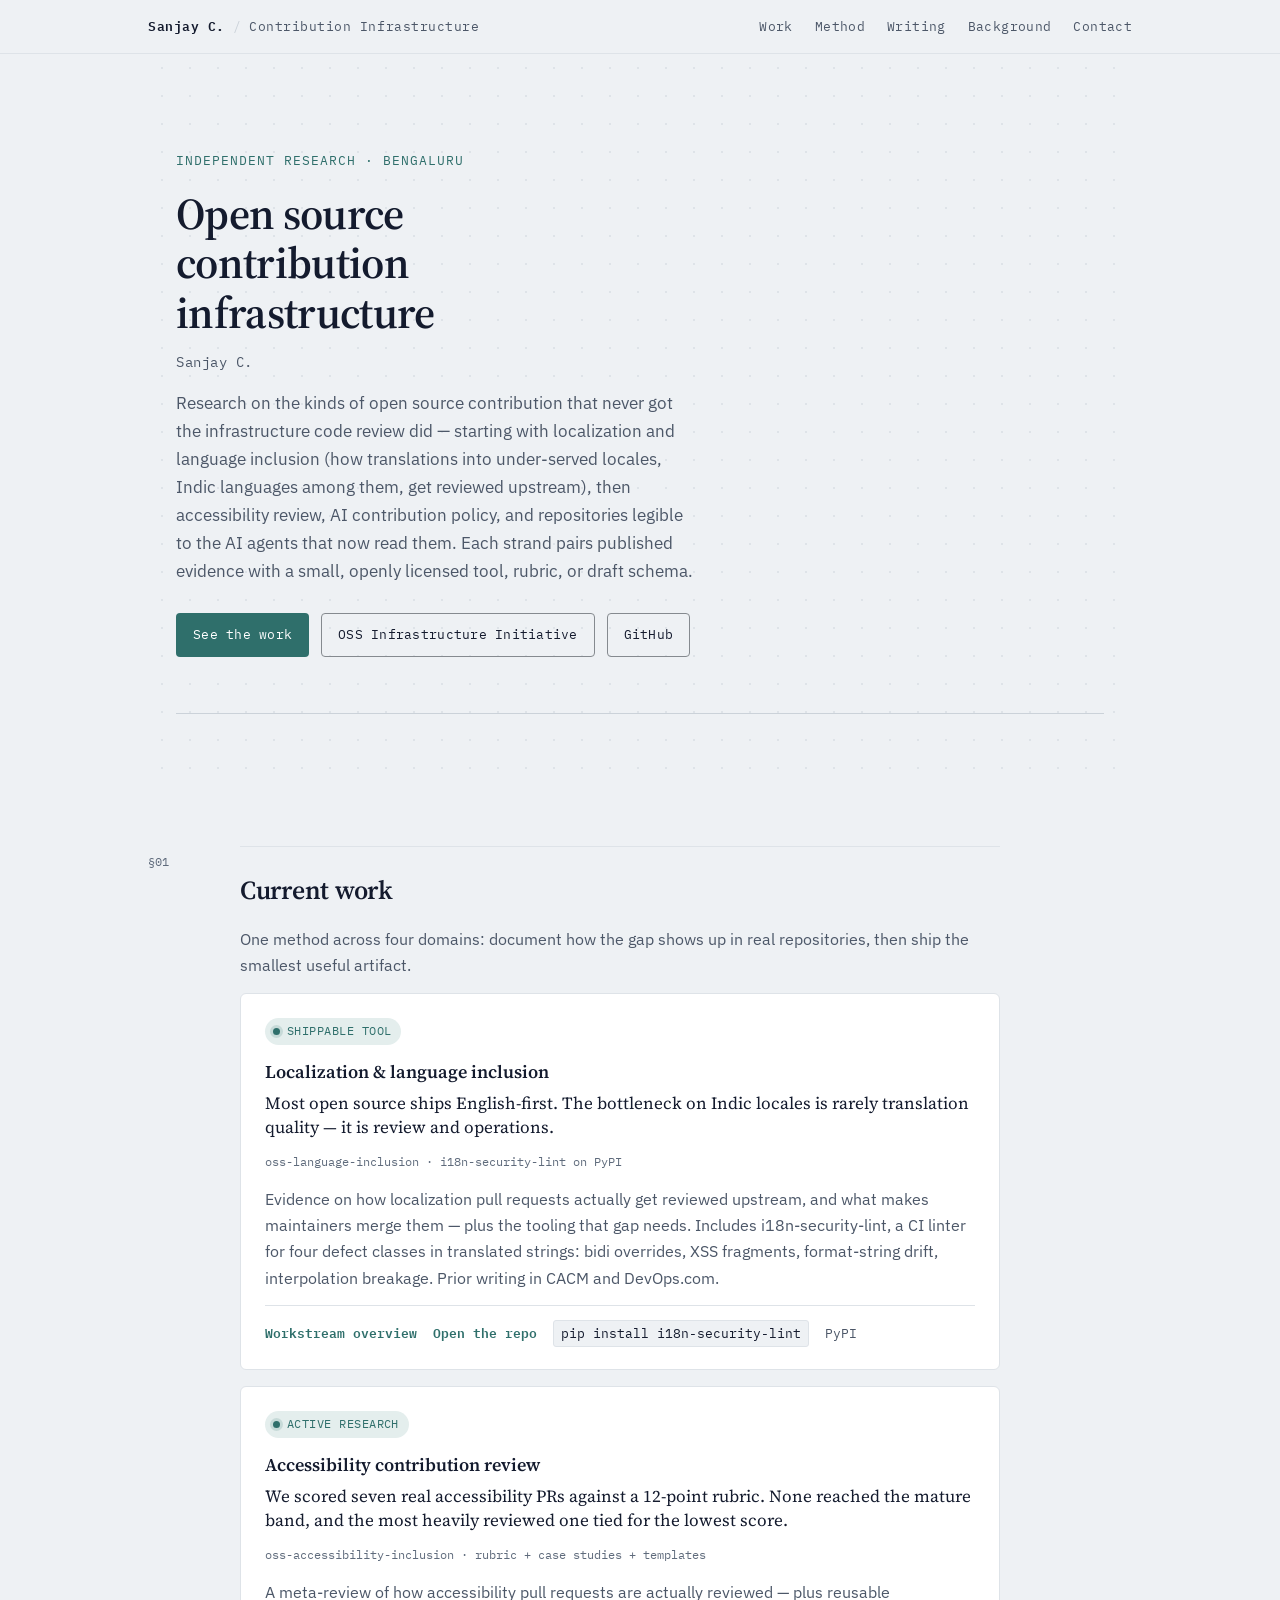
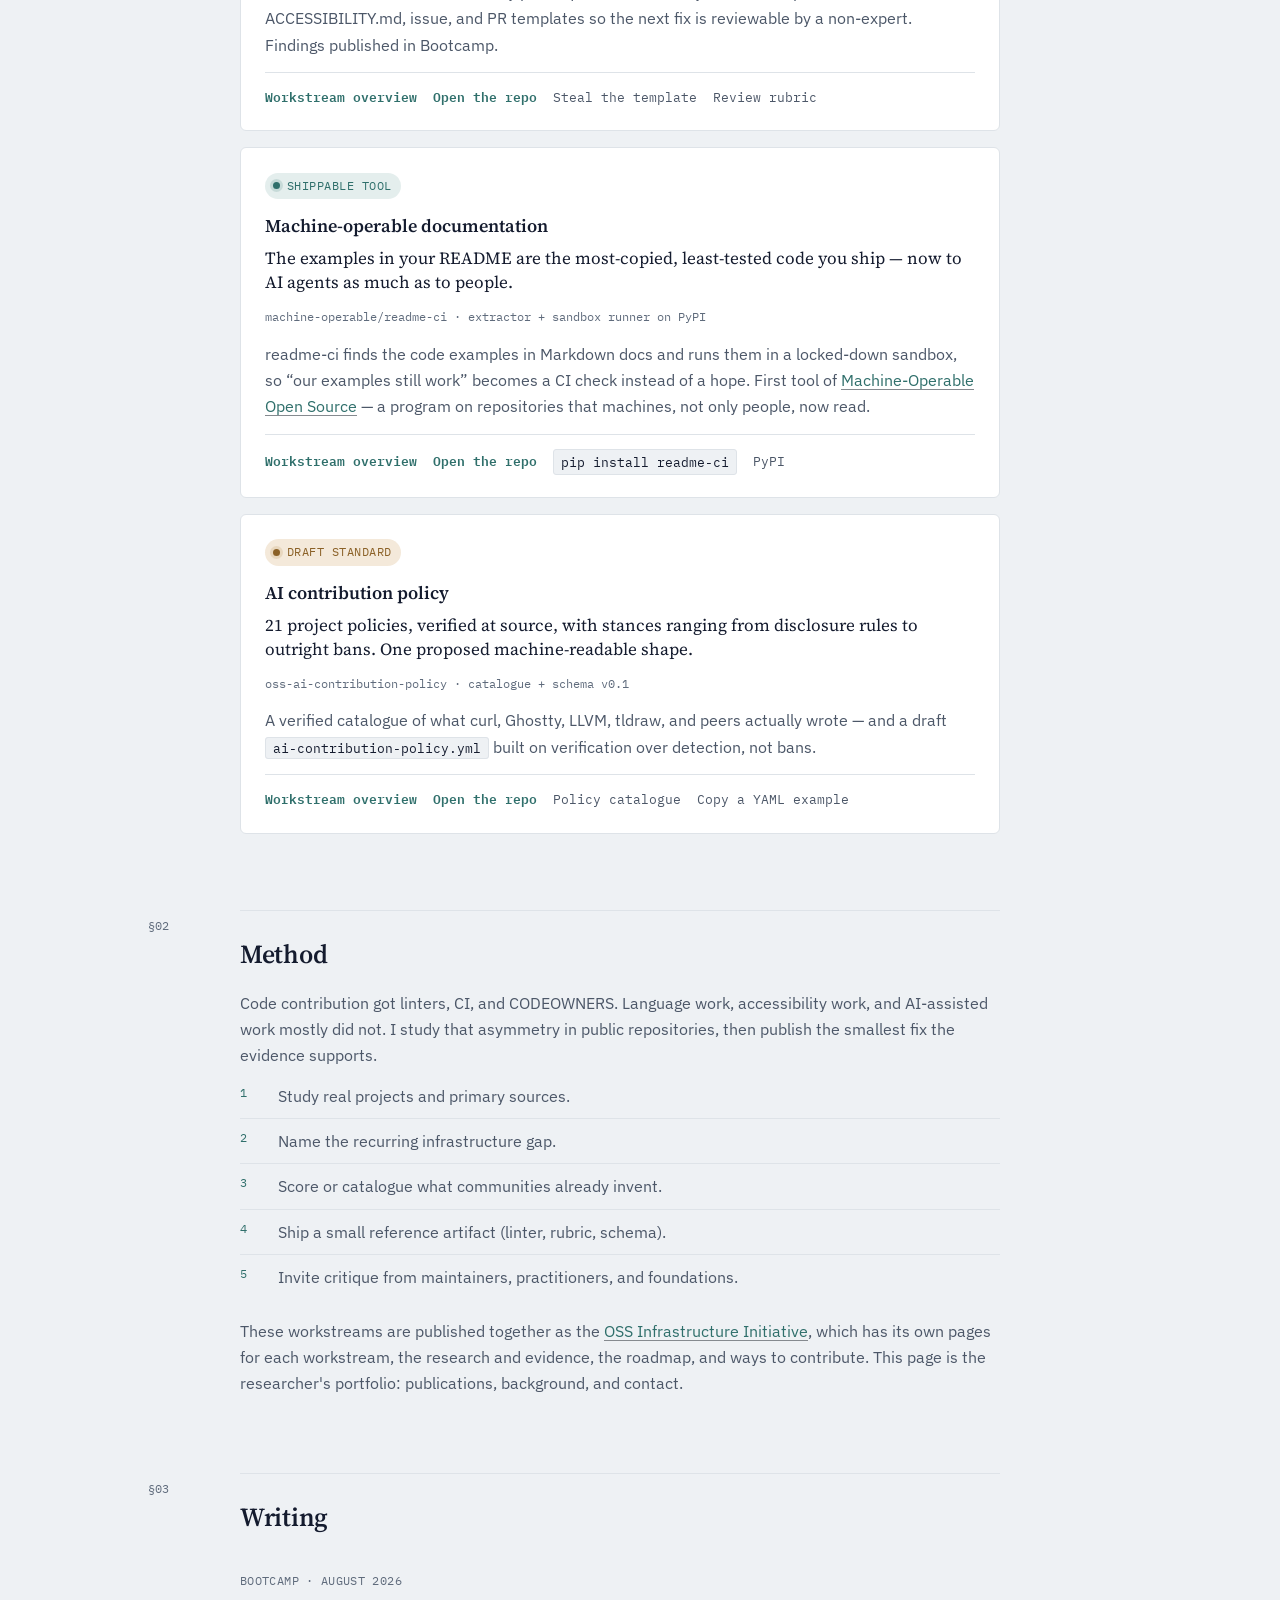
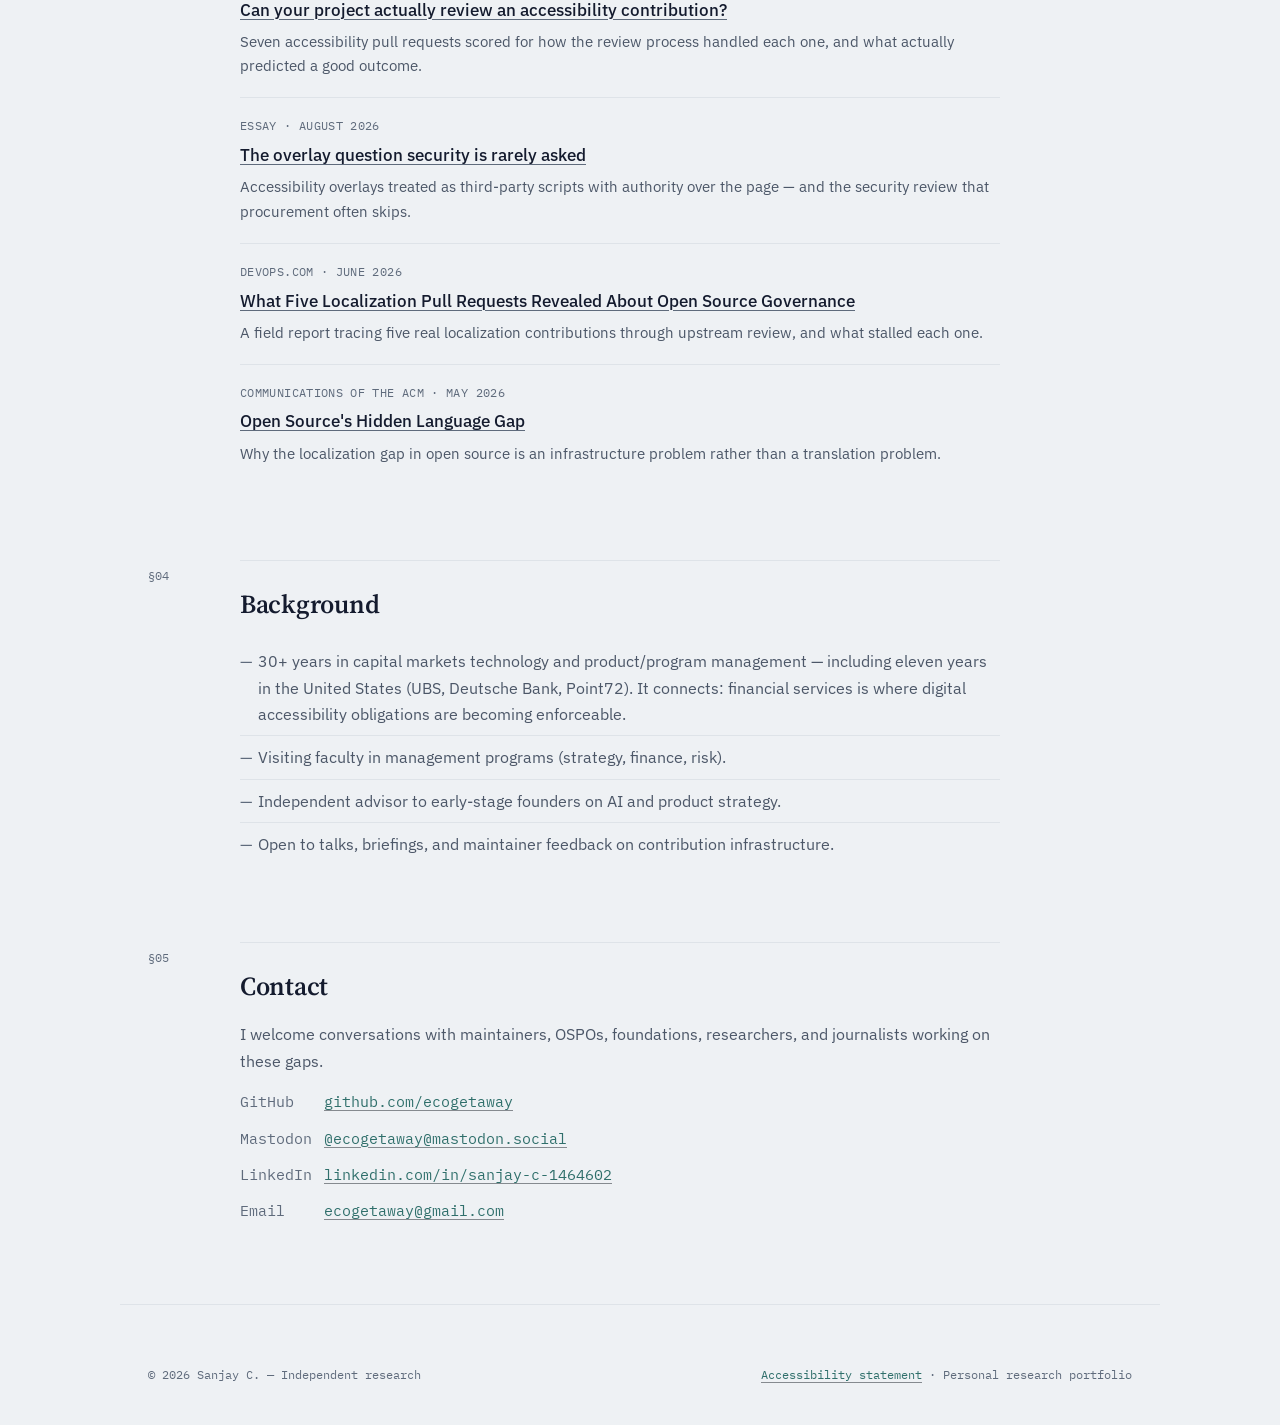
==== index.html @ eb1653d0 "Make the hub discoverable: crawl files, metadata, structured data Search basics were missing: no rob" ====
<!DOCTYPE html>
<html lang="en">
<head>
<meta charset="UTF-8">
<meta name="viewport" content="width=device-width, initial-scale=1.0">
<title>Sanjay C. — Open source localization &amp; accessibility research</title>
<meta name="description" content="Independent research on open source localization, language inclusion and accessibility review, with the tools, publications and repositories behind it.">
<meta name="author" content="Sanjay C.">
<meta property="og:site_name" content="Sanjay C.">
<meta property="og:title" content="Sanjay C. — Open source contribution infrastructure">
<meta property="og:description" content="Research and small open tools for localization and language inclusion, accessibility review, AI contribution policy, and machine-operable documentation.">
<meta property="og:type" content="profile">
<meta property="og:url" content="https://ecogetaway.github.io/">
<meta property="og:image" content="https://ecogetaway.github.io/social-card.png">
<meta property="og:image:width" content="1200">
<meta property="og:image:height" content="630">
<meta property="og:image:alt" content="Open source contribution infrastructure — localization, accessibility, AI policy, documentation. Sanjay C.">
<meta name="twitter:card" content="summary_large_image">
<meta name="twitter:title" content="Sanjay C. — Open source contribution infrastructure">
<meta name="twitter:description" content="Research and small open tools for localization, accessibility review, AI contribution policy, and machine-operable documentation.">
<meta name="twitter:image" content="https://ecogetaway.github.io/social-card.png">
<link rel="canonical" href="https://ecogetaway.github.io/">
<link rel="me" href="https://mastodon.social/@ecogetaway">
<link rel="icon" href="/favicon.svg" type="image/svg+xml">
<link rel="apple-touch-icon" href="/apple-touch-icon.png">
<script type="application/ld+json">
{
  "@context": "https://schema.org",
  "@graph": [
    {
      "@type": "WebSite",
      "@id": "https://ecogetaway.github.io/#website",
      "url": "https://ecogetaway.github.io/",
      "name": "Sanjay C. — Open source contribution infrastructure",
      "inLanguage": "en",
      "publisher": { "@id": "https://ecogetaway.github.io/#sanjay-c" }
    },
    {
      "@type": "ProfilePage",
      "@id": "https://ecogetaway.github.io/#webpage",
      "url": "https://ecogetaway.github.io/",
      "name": "Sanjay C. — Open source localization & accessibility research",
      "isPartOf": { "@id": "https://ecogetaway.github.io/#website" },
      "mainEntity": { "@id": "https://ecogetaway.github.io/#sanjay-c" },
      "inLanguage": "en"
    },
    {
      "@type": "Person",
      "@id": "https://ecogetaway.github.io/#sanjay-c",
      "name": "Sanjay C.",
      "url": "https://ecogetaway.github.io/",
      "jobTitle": "Independent researcher",
      "description": "Independent researcher in Bengaluru studying open source contribution infrastructure: localization and language inclusion, accessibility review, AI contribution policy, and machine-operable documentation.",
      "knowsAbout": [
        "Open source localization",
        "Internationalization (i18n)",
        "Indic language support in open source software",
        "Security of translated strings",
        "Accessibility review in open source",
        "Web Content Accessibility Guidelines (WCAG)",
        "AI contribution policy",
        "Open source governance"
      ],
      "affiliation": {
        "@type": "ResearchProject",
        "@id": "https://oss-infrastructure-initiative.netlify.app/#initiative",
        "name": "OSS Infrastructure Initiative",
        "url": "https://oss-infrastructure-initiative.netlify.app/"
      },
      "sameAs": [
        "https://github.com/ecogetaway",
        "https://www.linkedin.com/in/sanjay-c-1464602/",
        "https://mastodon.social/@ecogetaway"
      ]
    },
    {
      "@type": "Article",
      "headline": "Can your project actually review an accessibility contribution?",
      "url": "https://medium.com/design-bootcamp/can-your-project-actually-review-an-accessibility-contribution-15d055e24eb1",
      "author": { "@id": "https://ecogetaway.github.io/#sanjay-c" },
      "publisher": { "@type": "Organization", "name": "Bootcamp" },
      "about": "Accessibility pull request review in open source"
    },
    {
      "@type": "Article",
      "@id": "https://ecogetaway.github.io/writing/overlays-supply-chain.html#article",
      "headline": "The overlay question security is rarely asked",
      "url": "https://ecogetaway.github.io/writing/overlays-supply-chain.html",
      "datePublished": "2026-08-06",
      "author": { "@id": "https://ecogetaway.github.io/#sanjay-c" },
      "about": "Accessibility overlays as third-party script risk"
    },
    {
      "@type": "Article",
      "headline": "What Five Localization Pull Requests Revealed About Open Source Governance",
      "url": "https://devops.com/what-five-localization-pull-requests-revealed-about-open-source-governance-a-field-report-on-open-sources-i18n-infrastructure-gap/",
      "datePublished": "2026-06-19",
      "author": { "@id": "https://ecogetaway.github.io/#sanjay-c" },
      "publisher": { "@type": "Organization", "name": "DevOps.com" },
      "about": "Localization contribution review in open source"
    },
    {
      "@type": "Article",
      "headline": "Open Source's Hidden Language Gap",
      "url": "https://cacm.acm.org/blogcacm/open-sources-hidden-language-gap/",
      "author": { "@id": "https://ecogetaway.github.io/#sanjay-c" },
      "publisher": { "@type": "Organization", "name": "Communications of the ACM" },
      "about": "Language inclusion and localization infrastructure in open source"
    }
  ]
}
</script>
<link rel="preconnect" href="https://fonts.googleapis.com">
<link rel="preconnect" href="https://fonts.gstatic.com" crossorigin>
<link href="https://fonts.googleapis.com/css2?family=Source+Serif+4:opsz,wght@8..60,400;8..60,500;8..60,600&family=IBM+Plex+Sans:wght@400;500;600&family=IBM+Plex+Mono:wght@400;500&display=swap" rel="stylesheet">
<link rel="stylesheet" href="style.css">
</head>
<body>

<a class="skip-link" href="#content">Skip to main content</a>

<header class="topbar">
  <div class="topbar-inner">
    <a class="brand" href="#top">
      <b>Sanjay C.</b><span class="sep">/</span><span class="desc">Contribution Infrastructure</span>
    </a>
    <nav class="jumplinks" aria-label="Page sections">
      <a href="#work">Work</a>
      <a href="#method">Method</a>
      <a href="#publications">Writing</a>
      <a href="#background">Background</a>
      <a href="#contact">Contact</a>
    </nav>
  </div>
</header>

<main id="content">

<div class="hero" id="top">
  <div class="eyebrow">Independent research · Bengaluru</div>
  <h1>Open source contribution infrastructure</h1>
  <p class="name">Sanjay C.</p>
  <p class="byline">Research on the kinds of open source contribution that never got the infrastructure code review did — starting with localization and language inclusion (how translations into under-served locales, Indic languages among them, get reviewed upstream), then accessibility review, AI contribution policy, and repositories legible to the AI agents that now read them. Each strand pairs published evidence with a small, openly licensed tool, rubric, or draft schema.</p>
  <div class="hero-actions">
    <a class="btn btn-primary" href="#work">See the work</a>
    <a class="btn btn-secondary" href="https://oss-infrastructure-initiative.netlify.app/">OSS Infrastructure Initiative</a>
    <a class="btn btn-secondary" href="https://github.com/ecogetaway" target="_blank" rel="noopener">GitHub<span class="visually-hidden"> (opens in a new tab)</span></a>
  </div>
  <hr class="rule-full" aria-hidden="true">
</div>

  <section id="work">
    <div class="tag" aria-hidden="true">§01</div>
    <div class="body">
      <h2>Current work</h2>
      <p>One method across four domains: document how the gap shows up in real repositories, then ship the smallest useful artifact.</p>

      <ul class="card-list">
      <li class="research-card">
        <span class="status shipped">Shippable tool</span>
        <h3>Localization &amp; language inclusion</h3>
        <p class="hook">Most open source ships English-first. The bottleneck on Indic locales is rarely translation quality — it is review and operations.</p>
        <p class="meta">oss-language-inclusion · i18n-security-lint on PyPI</p>
        <p>Evidence on how localization pull requests actually get reviewed upstream, and what makes maintainers merge them — plus the tooling that gap needs. Includes i18n-security-lint, a CI linter for four defect classes in translated strings: bidi overrides, XSS fragments, format-string drift, interpolation breakage. Prior writing in CACM and DevOps.com.</p>
        <div class="cta-row">
          <a class="cta-primary" href="https://oss-infrastructure-initiative.netlify.app/language-inclusion">Workstream overview</a>
          <a class="cta-primary" href="https://github.com/ecogetaway/oss-language-inclusion" target="_blank" rel="noopener">Open the repo<span class="visually-hidden"> for oss-language-inclusion (opens in a new tab)</span></a>
          <span class="code-inline">pip install i18n-security-lint</span>
          <a class="cta-secondary" href="https://pypi.org/project/i18n-security-lint/" target="_blank" rel="noopener">PyPI</a>
        </div>
      </li>

      <li class="research-card">
        <span class="status active">Active research</span>
        <h3>Accessibility contribution review</h3>
        <p class="hook">We scored seven real accessibility PRs against a 12-point rubric. None reached the mature band, and the most heavily reviewed one tied for the lowest score.</p>
        <p class="meta">oss-accessibility-inclusion · rubric + case studies + templates</p>
        <p>A meta-review of how accessibility pull requests are actually reviewed — plus reusable ACCESSIBILITY.md, issue, and PR templates so the next fix is reviewable by a non-expert. Findings published in Bootcamp.</p>
        <div class="cta-row">
          <a class="cta-primary" href="https://oss-infrastructure-initiative.netlify.app/accessibility-contribution-review">Workstream overview</a>
          <a class="cta-primary" href="https://github.com/ecogetaway/oss-accessibility-inclusion" target="_blank" rel="noopener">Open the repo<span class="visually-hidden"> for oss-accessibility-inclusion (opens in a new tab)</span></a>
          <a class="cta-secondary" href="https://github.com/ecogetaway/oss-accessibility-inclusion/blob/main/ACCESSIBILITY.md" target="_blank" rel="noopener">Steal the template</a>
          <a class="cta-secondary" href="https://github.com/ecogetaway/oss-accessibility-inclusion/blob/main/review-rubric.md" target="_blank" rel="noopener">Review rubric</a>
        </div>
      </li>

      <li class="research-card">
        <span class="status shipped">Shippable tool</span>
        <h3>Machine-operable documentation</h3>
        <p class="hook">The examples in your README are the most-copied, least-tested code you ship — now to AI agents as much as to people.</p>
        <p class="meta">machine-operable/readme-ci · extractor + sandbox runner on PyPI</p>
        <p>readme-ci finds the code examples in Markdown docs and runs them in a locked-down sandbox, so “our examples still work” becomes a CI check instead of a hope. First tool of <a href="https://machine-operable.org" target="_blank" rel="noopener">Machine-Operable Open Source</a> — a program on repositories that machines, not only people, now read.</p>
        <div class="cta-row">
          <a class="cta-primary" href="https://oss-infrastructure-initiative.netlify.app/machine-operable-documentation">Workstream overview</a>
          <a class="cta-primary" href="https://github.com/machine-operable/readme-ci" target="_blank" rel="noopener">Open the repo<span class="visually-hidden"> for readme-ci (opens in a new tab)</span></a>
          <span class="code-inline">pip install readme-ci</span>
          <a class="cta-secondary" href="https://pypi.org/project/readme-ci/" target="_blank" rel="noopener">PyPI</a>
        </div>
      </li>

      <li class="research-card">
        <span class="status draft">Draft standard</span>
        <h3>AI contribution policy</h3>
        <p class="hook">21 project policies, verified at source, with stances ranging from disclosure rules to outright bans. One proposed machine-readable shape.</p>
        <p class="meta">oss-ai-contribution-policy · catalogue + schema v0.1</p>
        <p>A verified catalogue of what curl, Ghostty, LLVM, tldraw, and peers actually wrote — and a draft <span class="code-inline">ai-contribution-policy.yml</span> built on verification over detection, not bans.</p>
        <div class="cta-row">
          <a class="cta-primary" href="https://oss-infrastructure-initiative.netlify.app/ai-contribution-policy">Workstream overview</a>
          <a class="cta-primary" href="https://github.com/ecogetaway/oss-ai-contribution-policy" target="_blank" rel="noopener">Open the repo<span class="visually-hidden"> for oss-ai-contribution-policy (opens in a new tab)</span></a>
          <a class="cta-secondary" href="https://github.com/ecogetaway/oss-ai-contribution-policy/tree/main/policy-catalogue" target="_blank" rel="noopener">Policy catalogue</a>
          <a class="cta-secondary" href="https://github.com/ecogetaway/oss-ai-contribution-policy/tree/main/spec/examples" target="_blank" rel="noopener">Copy a YAML example</a>
        </div>
      </li>
      </ul>
    </div>
  </section>

  <section id="method">
    <div class="tag" aria-hidden="true">§02</div>
    <div class="body">
      <h2>Method</h2>
      <p>Code contribution got linters, CI, and CODEOWNERS. Language work, accessibility work, and AI-assisted work mostly did not. I study that asymmetry in public repositories, then publish the smallest fix the evidence supports.</p>
      <ol class="approach" role="list">
        <li>Study real projects and primary sources.</li>
        <li>Name the recurring infrastructure gap.</li>
        <li>Score or catalogue what communities already invent.</li>
        <li>Ship a small reference artifact (linter, rubric, schema).</li>
        <li>Invite critique from maintainers, practitioners, and foundations.</li>
      </ol>
      <p>These workstreams are published together as the <a href="https://oss-infrastructure-initiative.netlify.app/">OSS Infrastructure Initiative</a>, which has its own pages for each workstream, the research and evidence, the roadmap, and ways to contribute. This page is the researcher's portfolio: publications, background, and contact.</p>
    </div>
  </section>

  <section id="publications">
    <div class="tag" aria-hidden="true">§03</div>
    <div class="body">
      <h2>Writing</h2>

      <ul class="pub-list">
      <li class="pub">
        <div class="venue">Bootcamp · August 2026</div>
        <div class="title"><a href="https://medium.com/design-bootcamp/can-your-project-actually-review-an-accessibility-contribution-15d055e24eb1" target="_blank" rel="noopener">Can your project actually review an accessibility contribution?<span class="visually-hidden"> (opens in a new tab)</span></a></div>
        <p class="summary">Seven accessibility pull requests scored for how the review process handled each one, and what actually predicted a good outcome.</p>
      </li>

      <li class="pub">
        <div class="venue">Essay · August 2026</div>
        <div class="title"><a href="writing/overlays-supply-chain.html">The overlay question security is rarely asked</a></div>
        <p class="summary">Accessibility overlays treated as third-party scripts with authority over the page — and the security review that procurement often skips.</p>
      </li>

      <li class="pub">
        <div class="venue">DevOps.com · June 2026</div>
        <div class="title"><a href="https://devops.com/what-five-localization-pull-requests-revealed-about-open-source-governance-a-field-report-on-open-sources-i18n-infrastructure-gap/" target="_blank" rel="noopener">What Five Localization Pull Requests Revealed About Open Source Governance<span class="visually-hidden"> (opens in a new tab)</span></a></div>
        <p class="summary">A field report tracing five real localization contributions through upstream review, and what stalled each one.</p>
      </li>

      <li class="pub">
        <div class="venue">Communications of the ACM · May 2026</div>
        <div class="title"><a href="https://cacm.acm.org/blogcacm/open-sources-hidden-language-gap/" target="_blank" rel="noopener">Open Source's Hidden Language Gap<span class="visually-hidden"> (opens in a new tab)</span></a></div>
        <p class="summary">Why the localization gap in open source is an infrastructure problem rather than a translation problem.</p>
      </li>
      </ul>
    </div>
  </section>

  <section id="background">
    <div class="tag" aria-hidden="true">§04</div>
    <div class="body">
      <h2>Background</h2>
      <ul class="plain" role="list">
        <li>30+ years in capital markets technology and product/program management — including eleven years in the United States (UBS, Deutsche Bank, Point72). It connects: financial services is where digital accessibility obligations are becoming enforceable.</li>
        <li>Visiting faculty in management programs (strategy, finance, risk).</li>
        <li>Independent advisor to early-stage founders on AI and product strategy.</li>
        <li>Open to talks, briefings, and maintainer feedback on contribution infrastructure.</li>
      </ul>
    </div>
  </section>

  <section id="contact">
    <div class="tag" aria-hidden="true">§05</div>
    <div class="body">
      <h2>Contact</h2>
      <p>I welcome conversations with maintainers, OSPOs, foundations, researchers, and journalists working on these gaps.</p>
      <div class="contact-list">
        <div><span class="label">GitHub</span><a href="https://github.com/ecogetaway" target="_blank" rel="noopener">github.com/ecogetaway</a></div>
        <div><span class="label">Mastodon</span><a href="https://mastodon.social/@ecogetaway" rel="me">@ecogetaway@mastodon.social</a></div>
        <div><span class="label">LinkedIn</span><a href="https://www.linkedin.com/in/sanjay-c-1464602/" target="_blank" rel="noopener">linkedin.com/in/sanjay-c-1464602</a></div>
        <div><span class="label">Email</span><a href="mailto:ecogetaway@gmail.com">ecogetaway@gmail.com<span class="visually-hidden"> (opens your email application)</span></a></div>
      </div>
    </div>
  </section>

</main>

<footer>
  <div>© 2026 Sanjay C. — Independent research</div>
  <div><a href="accessibility.html">Accessibility statement</a> · Personal research portfolio</div>
</footer>

</body>
</html>
---- style.css ----
:root{
    --paper: #EEF1F4;
    --card: #FFFFFF;
    --ink: #141B2E;
    --ink-soft: #4C5768;
    --ink-faint: #5F6B7C;
    --teal: #2F6F6B;
    --teal-soft: #E4EEED;
    --amber: #8B6127;
    --amber-soft: #F4E9DA;
    --line: #CBD2D9;
    --line-strong: #858A8F;   /* for UI boundaries + link underlines (1.4.11) */
    --line-soft: #DEE3E8;
    --max: 760px;
  }

  *{ box-sizing: border-box; }
  html{ scroll-behavior: smooth; scroll-padding-top: 88px; }

  /* Screen-reader-only text: present in the accessibility tree, not on screen. */
  .visually-hidden{
    position:absolute; width:1px; height:1px; padding:0; margin:-1px;
    overflow:hidden; clip:rect(0 0 0 0); white-space:nowrap; border:0;
  }
  .skip-link{
    position:absolute; left:8px; top:-56px; z-index:100;
    background: var(--teal); color:#fff;
    font-family:'IBM Plex Mono', monospace; font-size:13px;
    padding:10px 16px; border-radius:4px; text-decoration:none;
    transition: top 120ms ease-out;
  }
  .skip-link:focus{ top:8px; }
  @media (prefers-reduced-motion: reduce){ .skip-link{ transition:none; } }

  body{
    margin:0;
    background: var(--paper);
    color: var(--ink);
    font-family: 'IBM Plex Sans', system-ui, sans-serif;
    font-size: 16px;
    line-height: 1.65;
    -webkit-font-smoothing: antialiased;
  }

  a{ color: var(--teal); text-decoration-color: var(--line-strong); text-underline-offset: 3px; }
  a:hover{ text-decoration-color: var(--teal); }
  a:focus-visible, button:focus-visible{ outline: 2px solid var(--teal); outline-offset: 3px; }

  .mono{ font-family: 'IBM Plex Mono', ui-monospace, monospace; }

  header.topbar{
    position: sticky; top:0; z-index: 20;
    backdrop-filter: blur(6px);
    background: rgba(238,241,244,0.97);
    border-bottom: 1px solid var(--line-soft);
  }
  .topbar-inner{
    max-width: 1040px; margin: 0 auto;
    padding: 16px 28px;
    display:flex; align-items:center; justify-content: space-between;
    gap: 20px;
  }
  .brand{
    display: inline-flex; align-items: baseline; gap: 8px;
    font-family:'IBM Plex Mono', monospace;
    font-size: 13px; letter-spacing: 0.04em;
    color: var(--ink-soft);
    text-decoration: none;
    white-space: nowrap;
  }
  .brand b{ color: var(--ink); font-weight: 600; }
  .brand .sep{ color: var(--line); }
  nav.jumplinks{
    display:flex; gap: 22px; flex-wrap: wrap;
    font-family:'IBM Plex Mono', monospace;
    font-size: 12.5px; letter-spacing: 0.03em;
  }
  nav.jumplinks a{ color: var(--ink-soft); text-decoration:none; }
  nav.jumplinks a:hover{ color: var(--teal); }

  main{ max-width: 1040px; margin: 0 auto; padding: 0 28px 80px; }

  section{
    display: grid;
    grid-template-columns: 64px minmax(0,1fr);
    gap: 28px;
    padding-top: 76px;
    scroll-margin-top: 76px;
  }
  section .tag{
    font-family:'IBM Plex Mono', monospace;
    font-size: 12px;
    color: var(--ink-faint);
    padding-top: 6px;
  }
  section .body{
    border-top: 1px solid var(--line-soft);
    padding-top: 22px;
    max-width: var(--max);
  }

  h1,h2,h3{
    font-family: 'Source Serif 4', Georgia, serif;
    font-weight: 600;
    color: var(--ink);
    margin: 0 0 14px;
  }
  h2{ font-size: 26px; letter-spacing: -0.01em; }
  h3{ font-size: 18px; margin-bottom: 6px; }
  p{ margin: 0 0 14px; color: var(--ink-soft); }
  p:last-child{ margin-bottom: 0; }

  .hero{
    padding: 96px 28px 48px;
    max-width: 1040px; margin: 0 auto;
    background: radial-gradient(var(--line-soft) 1px, transparent 1px) 0 0 / 28px 28px;
  }
  .hero .eyebrow{
    font-family:'IBM Plex Mono', monospace;
    font-size: 12.5px;
    letter-spacing: 0.08em;
    text-transform: uppercase;
    color: var(--teal);
    margin-bottom: 18px;
  }
  .hero h1{
    font-size: clamp(30px, 4.4vw, 44px);
    line-height: 1.12;
    max-width: 18ch;
    letter-spacing: -0.015em;
  }
  .hero .name{
    margin-top: 14px;
    font-family:'IBM Plex Mono', monospace;
    font-size: 13.5px;
    letter-spacing: 0.04em;
    color: var(--ink-soft);
  }
  .hero .byline{
    margin-top: 16px;
    font-size: 17px;
    color: var(--ink-soft);
    max-width: 52ch;
  }
  .hero-actions{
    margin-top: 28px;
    display: flex; flex-wrap: wrap; gap: 12px;
  }
  .btn{
    display: inline-flex; align-items: center;
    font-family:'IBM Plex Mono', monospace;
    font-size: 13px; letter-spacing: 0.02em;
    padding: 10px 16px;
    border-radius: 4px;
    text-decoration: none;
    border: 1px solid transparent;
  }
  .btn-primary{
    background: var(--teal); color: #fff;
  }
  .btn-primary:hover{ filter: brightness(1.05); text-decoration: none; }
  .btn-secondary{
    background: transparent; color: var(--ink);
    border-color: var(--line-strong);
  }
  .btn-secondary:hover{ border-color: var(--teal); color: var(--teal); text-decoration: none; }

  .rule-full{
    margin-top: 56px;
    border: none; border-top: 1px solid var(--line);
  }

  .status{
    display:inline-flex; align-items:center; gap:7px;
    font-family:'IBM Plex Mono', monospace;
    font-size: 11.5px; letter-spacing: 0.04em; text-transform: uppercase;
    padding: 4px 10px 4px 8px;
    border-radius: 100px;
    margin-bottom: 12px;
  }
  .status::before{
    content:""; width:7px; height:7px; border-radius:50%;
  }
  .status.shipped{ background: var(--teal-soft); color: var(--teal); }
  .status.shipped::before{ background: var(--teal); box-shadow: 0 0 0 3px rgba(47,111,107,0.16); }
  .status.active{ background: var(--teal-soft); color: var(--teal); }
  .status.active::before{ background: var(--teal); box-shadow: 0 0 0 3px rgba(47,111,107,0.16); }
  .status.draft{ background: var(--amber-soft); color: var(--amber); }
  .status.draft::before{ background: var(--amber); box-shadow: 0 0 0 3px rgba(168,117,47,0.16); }

  ul.card-list{ list-style:none; margin:0; padding:0; }
  .research-card{
    background: var(--card);
    border: 1px solid var(--line-soft);
    border-radius: 6px;
    padding: 22px 24px;
    margin-bottom: 16px;
  }
  .research-card:last-child{ margin-bottom: 0; }
  .hook{
    font-family: 'Source Serif 4', Georgia, serif;
    font-size: 17px;
    color: var(--ink);
    margin: 0 0 12px;
    line-height: 1.4;
  }
  .meta{
    font-family:'IBM Plex Mono', monospace;
    font-size: 12px;
    color: var(--ink-faint);
    margin: 0 0 14px;
  }
  .cta-row{
    display: flex; flex-wrap: wrap; gap: 10px 16px;
    align-items: center;
    margin-top: 14px;
    padding-top: 14px;
    border-top: 1px solid var(--line-soft);
  }
  .cta-row a{
    font-family:'IBM Plex Mono', monospace;
    font-size: 13px;
    text-decoration: none;
  }
  .cta-row a:hover{ text-decoration: underline; }
  .cta-primary{ font-weight: 600; color: var(--teal); }
  .cta-secondary{ color: var(--ink-soft); }

  .code-inline{
    font-family:'IBM Plex Mono', monospace;
    font-size: 12.5px;
    background: var(--paper);
    border: 1px solid var(--line-soft);
    padding: 2px 7px;
    border-radius: 3px;
    color: var(--ink);
  }

  ol.approach{
    list-style: none; counter-reset: step; margin: 0 0 18px; padding:0;
  }
  ol.approach li{
    counter-increment: step;
    display:grid; grid-template-columns: 26px 1fr; gap: 12px;
    padding: 9px 0;
    border-bottom: 1px solid var(--line-soft);
    color: var(--ink-soft);
  }
  ol.approach li:first-child{ padding-top: 0; }
  ol.approach li:last-child{ border-bottom:none; }
  ol.approach li::before{
    content: counter(step);
    font-family:'IBM Plex Mono', monospace;
    font-size: 12px; color: var(--teal);
  }

  ul.pub-list{ list-style:none; margin:0; padding:0; }
  .pub{
    padding: 18px 0;
    border-bottom: 1px solid var(--line-soft);
  }
  .pub:last-child{ border-bottom: none; }
  .pub .venue{
    font-family:'IBM Plex Mono', monospace;
    font-size: 12px; letter-spacing:0.03em; text-transform: uppercase;
    color: var(--ink-faint);
    margin-bottom: 6px;
  }
  .pub .title{
    font-size: 16.5px; color: var(--ink); font-weight: 500;
  }
  .pub .title a{
    color: var(--ink);
    text-decoration-color: var(--ink-faint);
    text-decoration-thickness: 1px;
  }
  .pub .title a:hover{ text-decoration-color: var(--teal); color: var(--teal); }
  .pub .summary{ margin: 6px 0 0; font-size: 15px; }

  ul.plain{ margin:0; padding:0; list-style:none; }
  ul.plain li{
    position: relative; padding: 8px 0 8px 18px; color: var(--ink-soft);
    border-bottom: 1px solid var(--line-soft);
  }
  ul.plain li:last-child{ border-bottom: none; }
  ul.plain li::before{
    content:"—"; position:absolute; left:0; color: var(--ink-faint);
  }

  .contact-list{ display:flex; flex-direction:column; gap:10px; }
  .contact-list a, .contact-list span{
    font-family:'IBM Plex Mono', monospace; font-size: 14.5px;
  }
  .contact-list .label{ color: var(--ink-faint); display:inline-block; width: 84px; }

  footer{
    max-width: 1040px; margin: 0 auto; padding: 60px 28px 40px;
    display:flex; justify-content: space-between; align-items:center; gap: 16px; flex-wrap: wrap;
    border-top: 1px solid var(--line-soft);
    font-family:'IBM Plex Mono', monospace;
    font-size: 12px; color: var(--ink-faint);
  }

  @media (max-width: 640px){
    section{ grid-template-columns: 1fr; gap: 8px; }
    section .tag{ padding-top:0; }
    nav.jumplinks{
      gap:16px; flex-wrap:nowrap; overflow-x:auto;
      -webkit-overflow-scrolling:touch; scrollbar-width:none;
      max-width:58vw;
    }
    nav.jumplinks::-webkit-scrollbar{ display:none; }
    .hero{ padding-top: 64px; }
    .brand .sep, .brand .desc{ display:none; }
    .contact-list .label{ display:block; width:auto; margin-bottom: 2px; }
  }


  /* Article pages */
  .hero h1.article-title{
    max-width: 28ch;
  }
  .article-meta{
    margin-top: 14px;
    font-family:'IBM Plex Mono', monospace;
    font-size: 13.5px;
    letter-spacing: 0.04em;
    color: var(--ink-soft);
  }
  .article-body strong{
    color: var(--ink);
    font-weight: 600;
  }
  .article-body em{
    font-style: italic;
  }
  .article-body .lede{
    color: var(--ink);
    font-weight: 500;
  }
  ul.checklist{
    list-style: none;
    margin: 0 0 18px;
    padding: 0;
  }
  ul.checklist li{
    padding: 12px 0;
    border-bottom: 1px solid var(--line-soft);
    color: var(--ink-soft);
  }
  ul.checklist li:last-child{ border-bottom: none; }
  .article-disclosure{
    margin-top: 22px;
    padding-top: 18px;
    border-top: 1px solid var(--line-soft);
    color: var(--ink-soft);
    font-size: 15px;
  }
  .article-endnote{
    margin-top: 8px;
    font-size: 15px;
    color: var(--ink-faint);
    font-style: italic;
  }

  @media (prefers-reduced-motion: reduce){
    html{ scroll-behavior:auto; }
  }
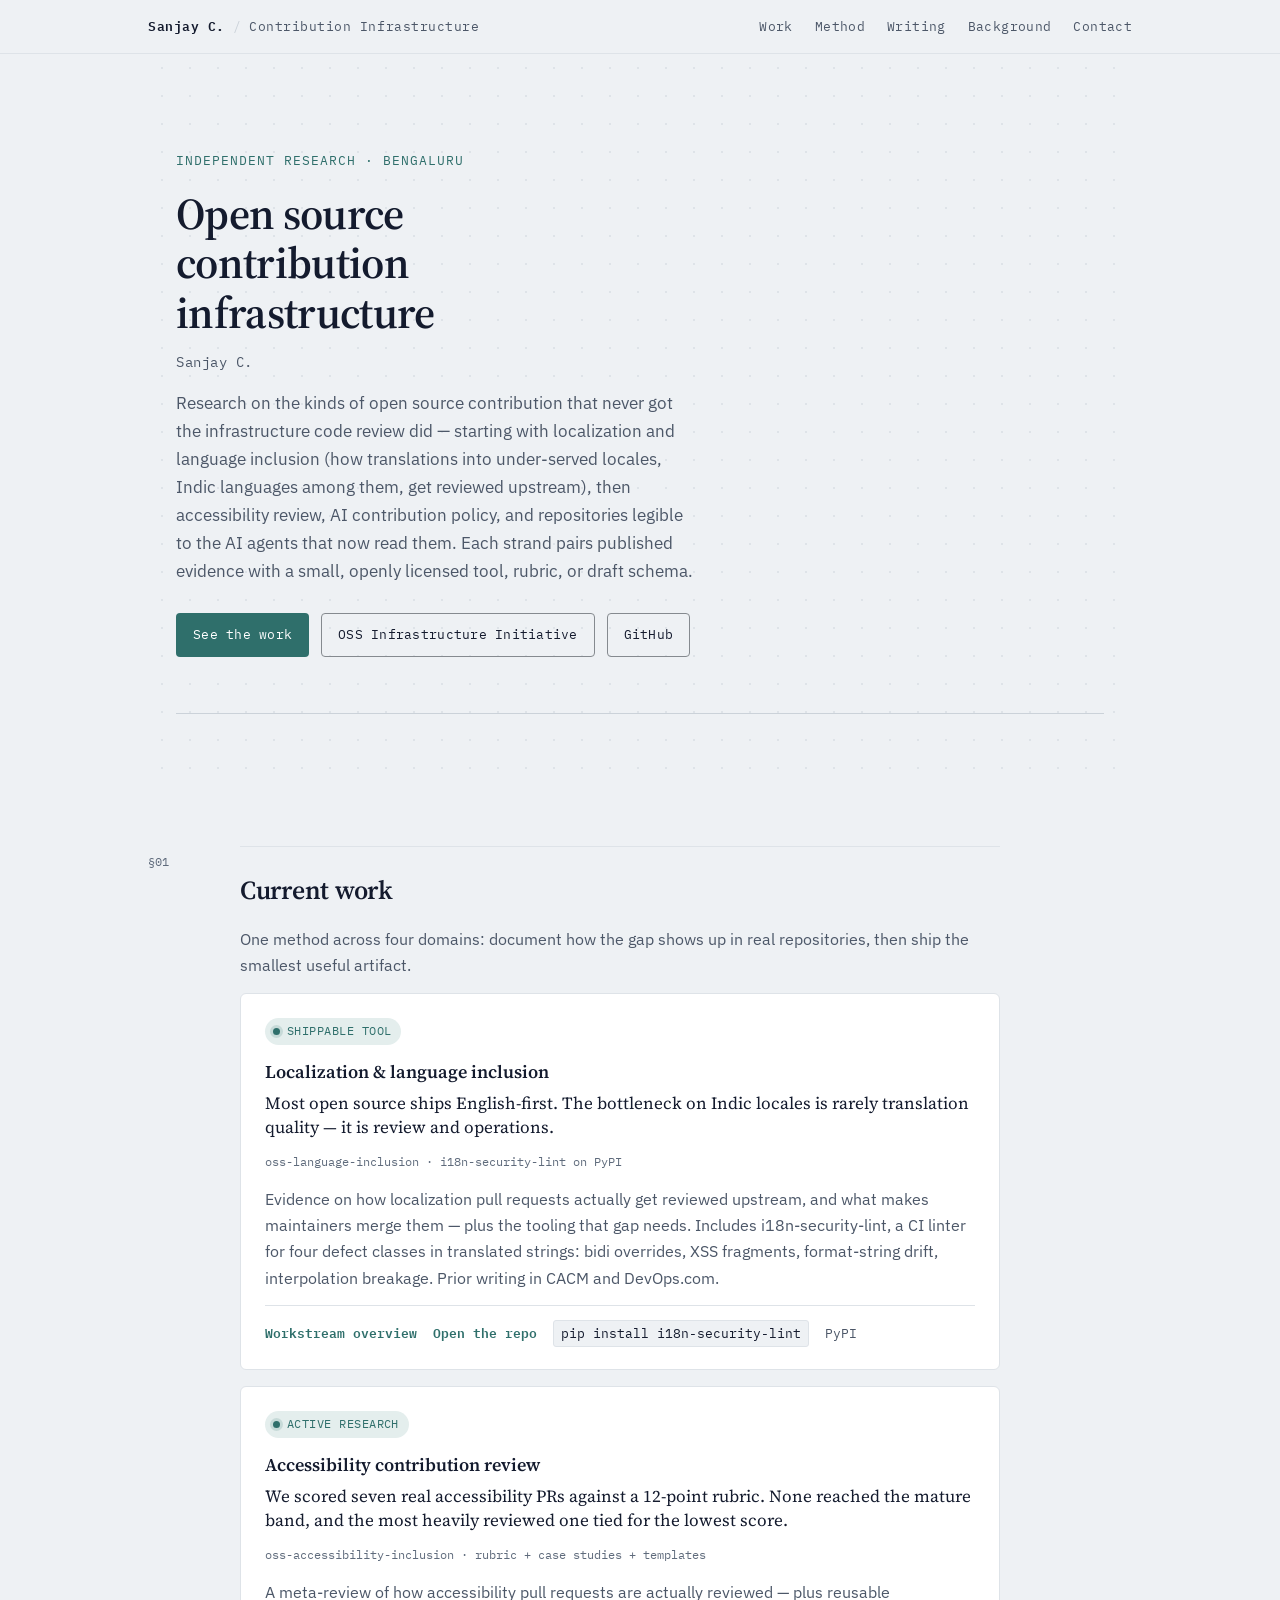
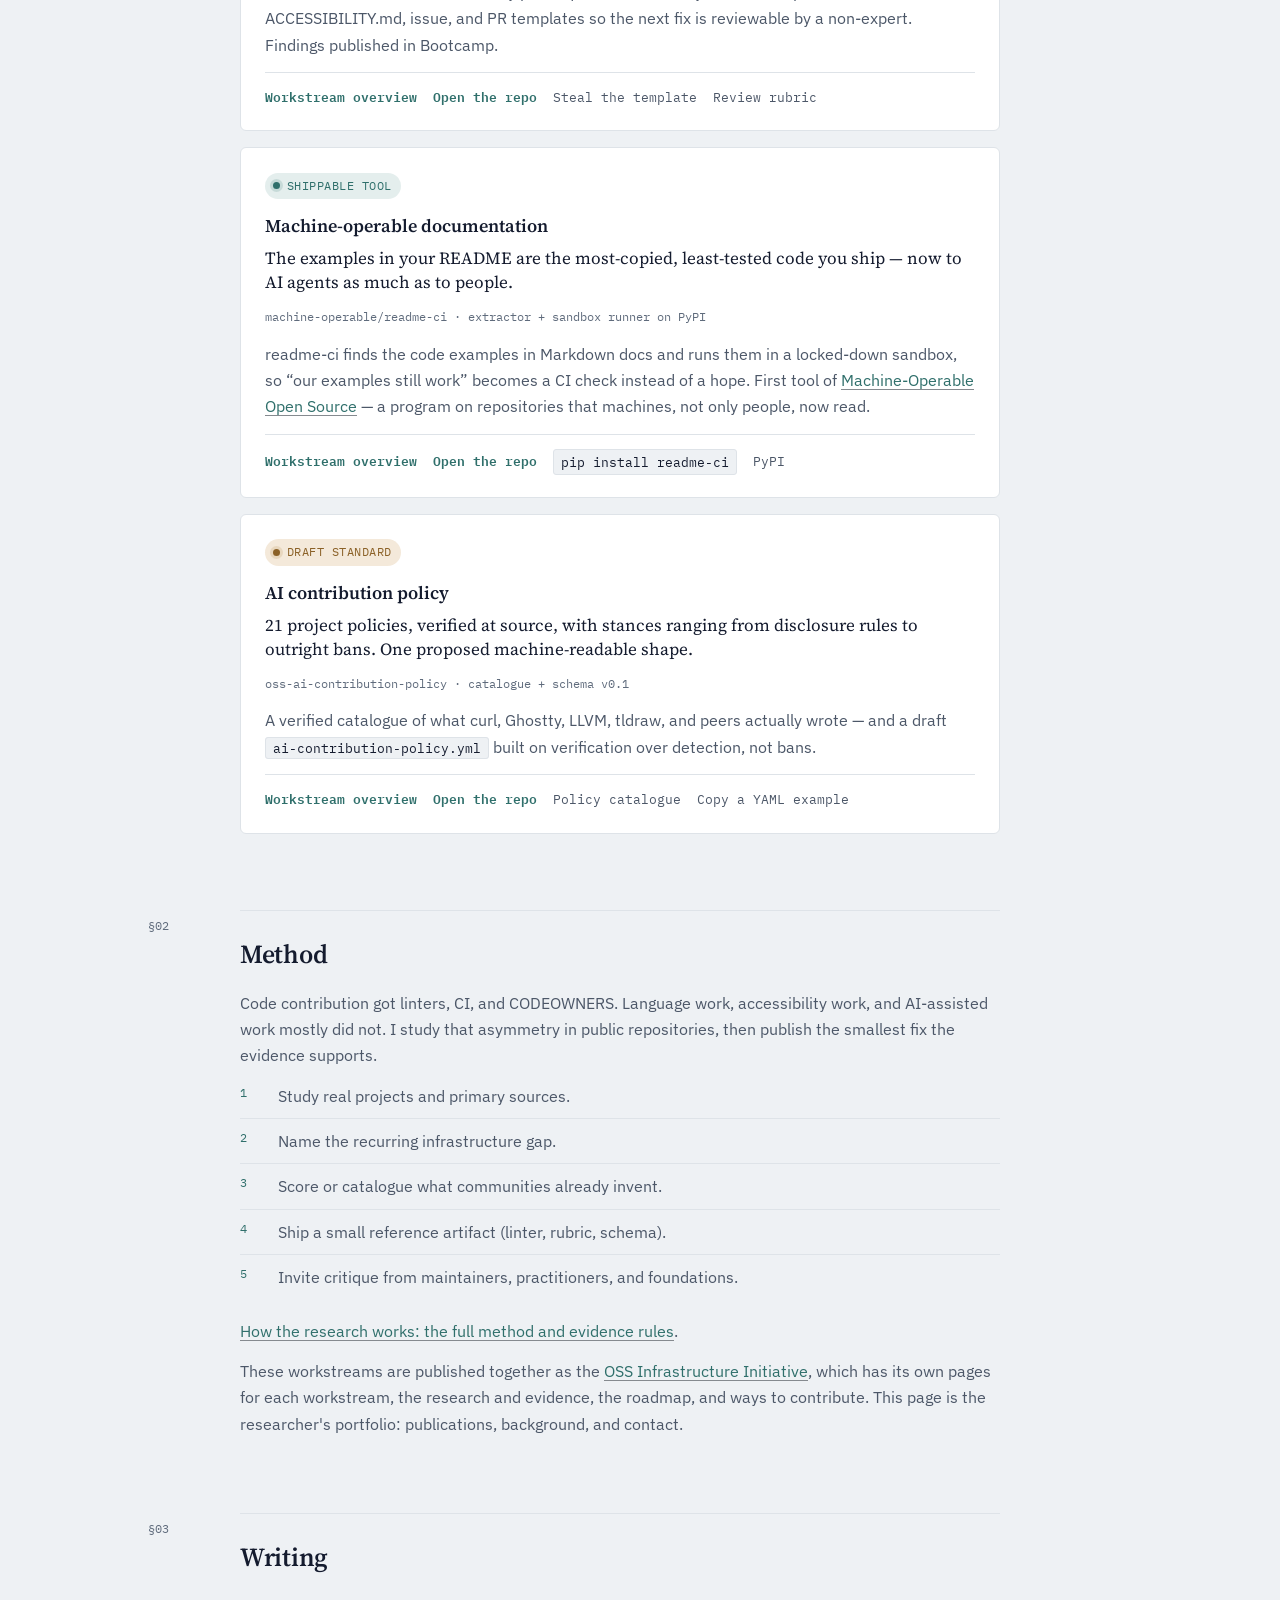
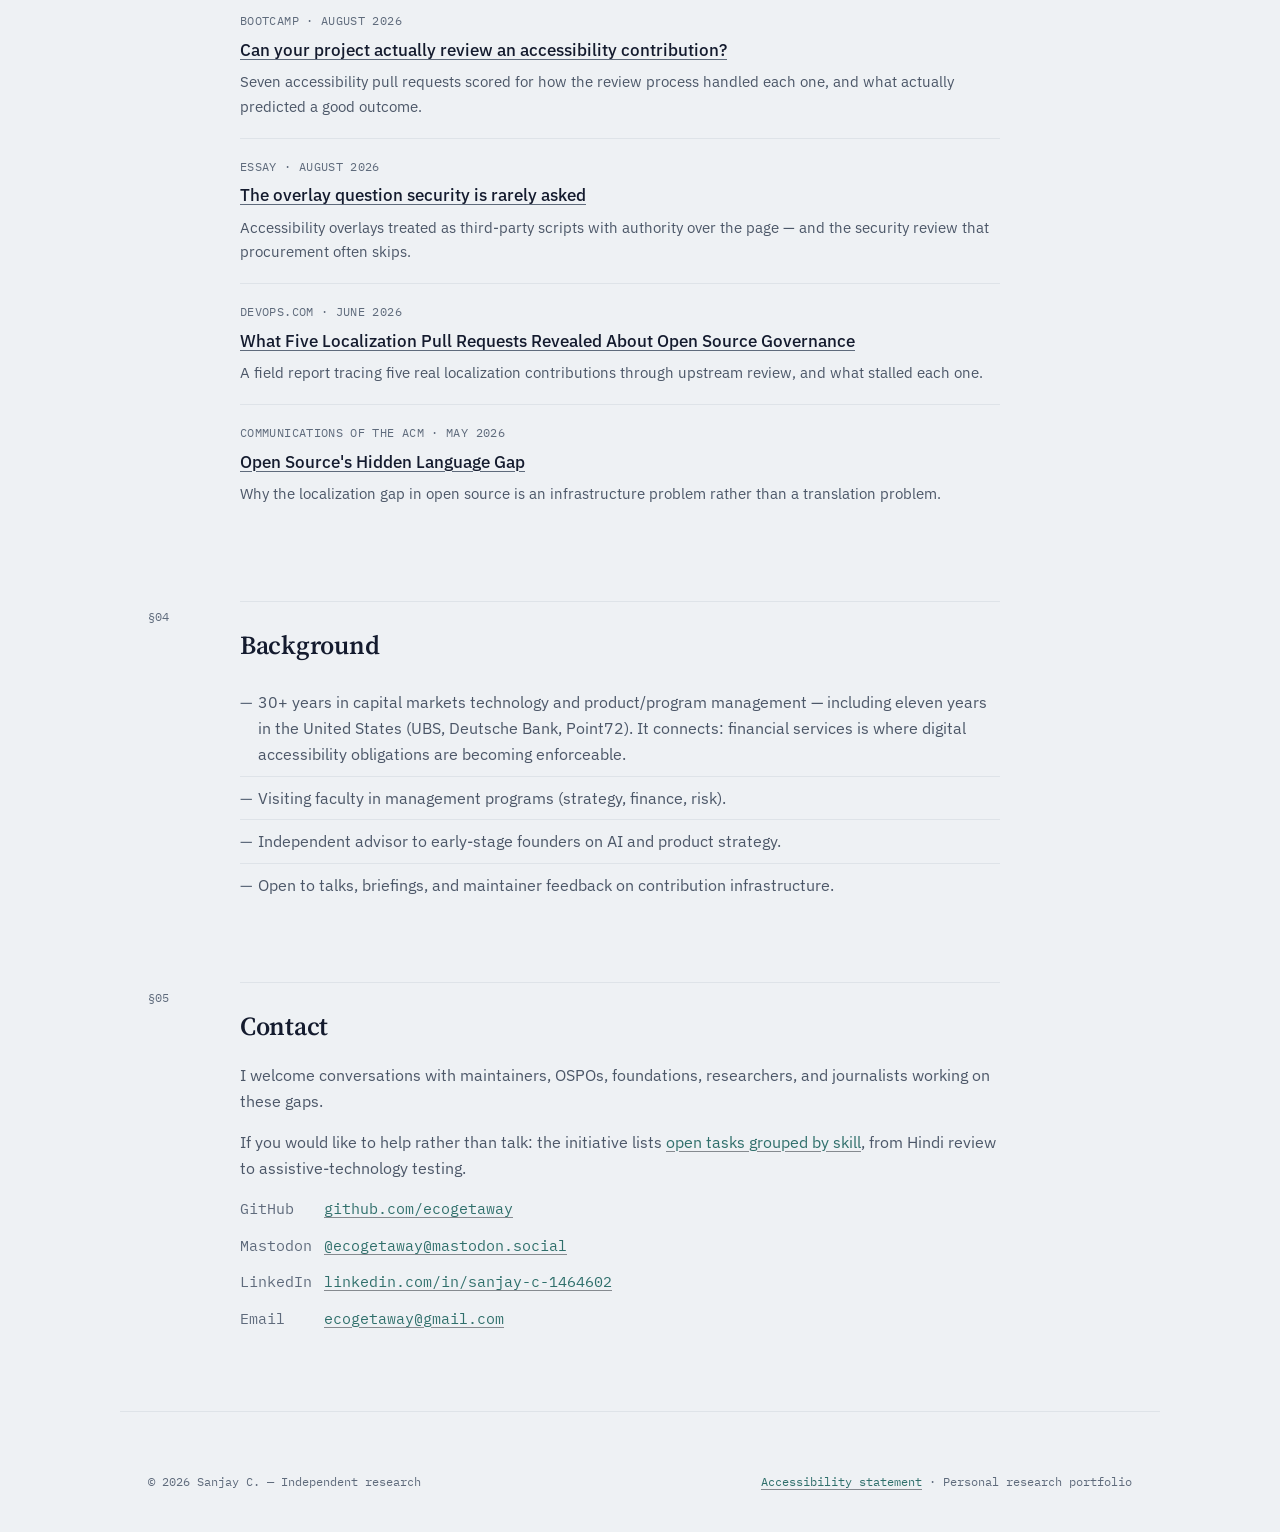
==== commit edc0354a: "Add a method page; link how-to-help and method from the hub method.html sets out the evidence rules," ====
--- a/index.html
+++ b/index.html
@@ -227,6 +227,7 @@
         <li>Ship a small reference artifact (linter, rubric, schema).</li>
         <li>Invite critique from maintainers, practitioners, and foundations.</li>
       </ol>
+      <p><a href="method.html">How the research works: the full method and evidence rules</a>.</p>
       <p>These workstreams are published together as the <a href="https://oss-infrastructure-initiative.netlify.app/">OSS Infrastructure Initiative</a>, which has its own pages for each workstream, the research and evidence, the roadmap, and ways to contribute. This page is the researcher's portfolio: publications, background, and contact.</p>
     </div>
   </section>
@@ -282,6 +283,7 @@
     <div class="body">
       <h2>Contact</h2>
       <p>I welcome conversations with maintainers, OSPOs, foundations, researchers, and journalists working on these gaps.</p>
+      <p>If you would like to help rather than talk: the initiative lists <a href="https://oss-infrastructure-initiative.netlify.app/contribute">open tasks grouped by skill</a>, from Hindi review to assistive-technology testing.</p>
       <div class="contact-list">
         <div><span class="label">GitHub</span><a href="https://github.com/ecogetaway" target="_blank" rel="noopener">github.com/ecogetaway</a></div>
         <div><span class="label">Mastodon</span><a href="https://mastodon.social/@ecogetaway" rel="me">@ecogetaway@mastodon.social</a></div>
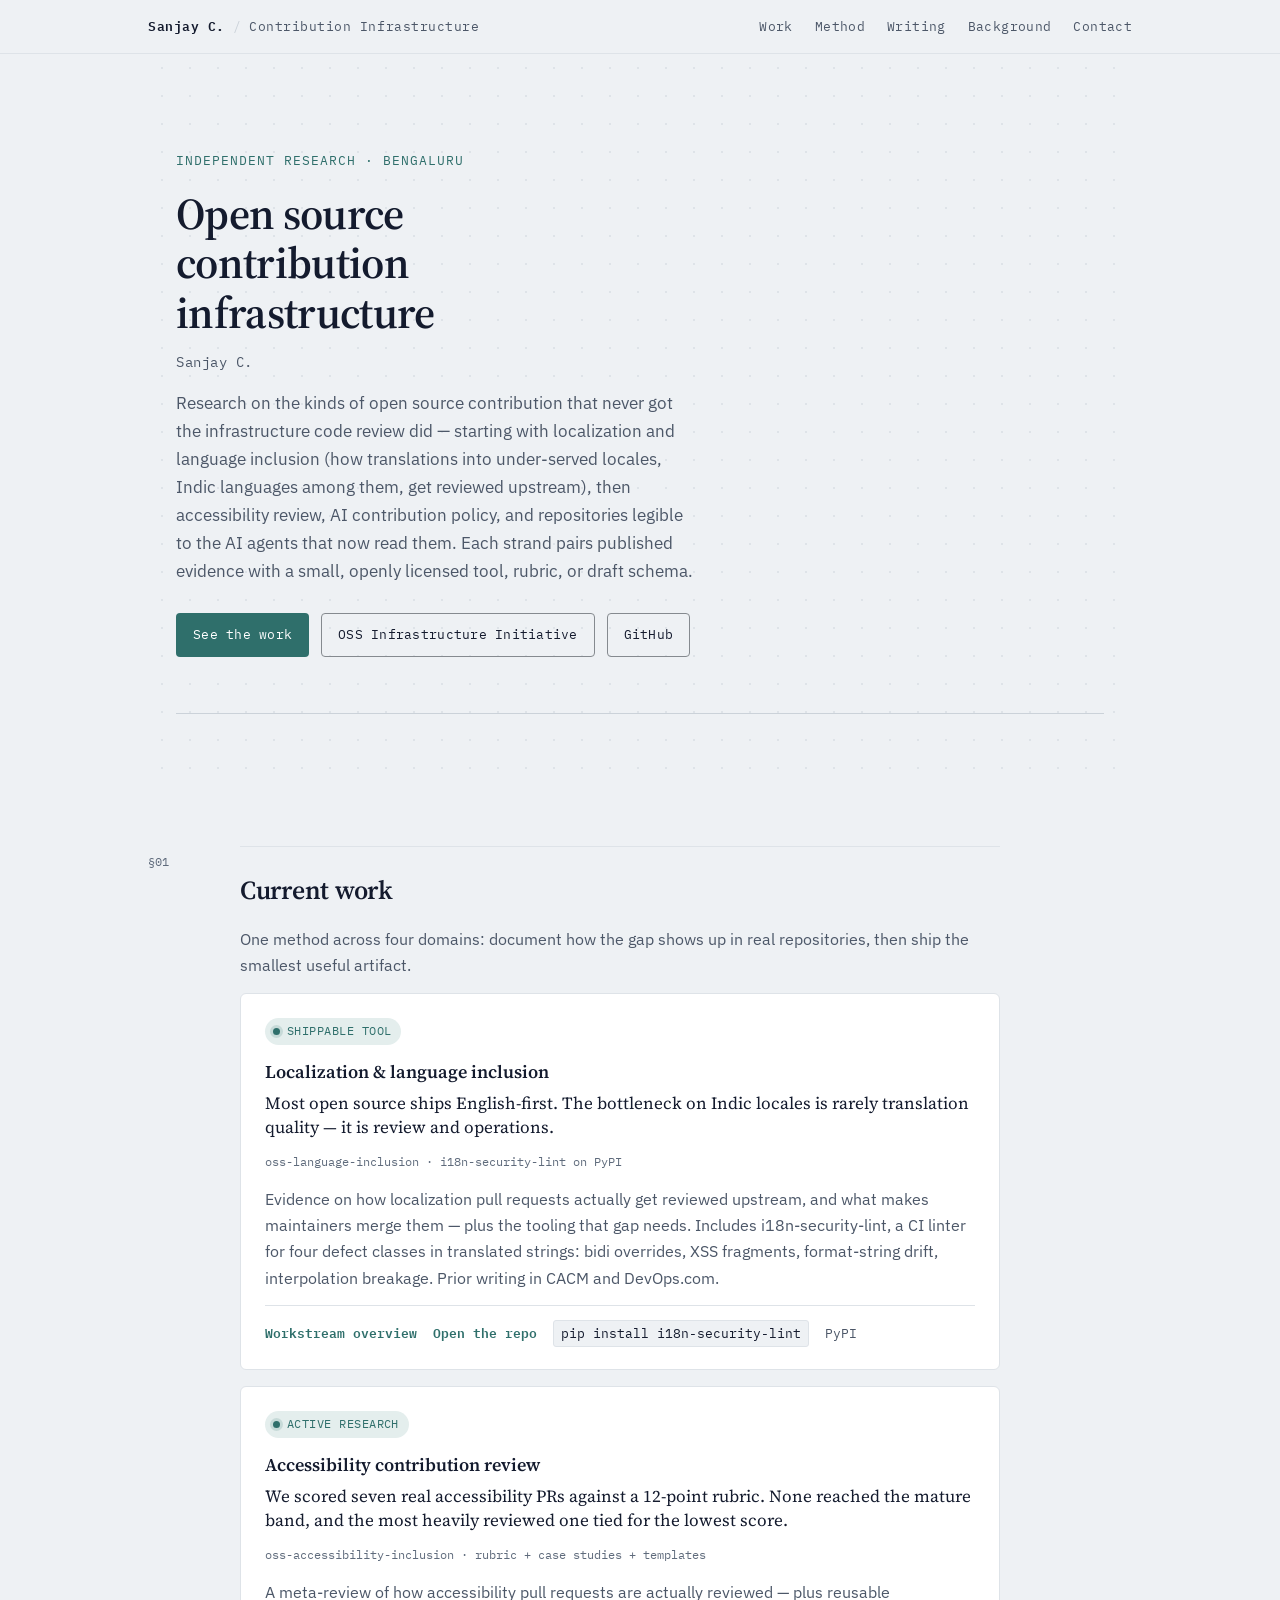
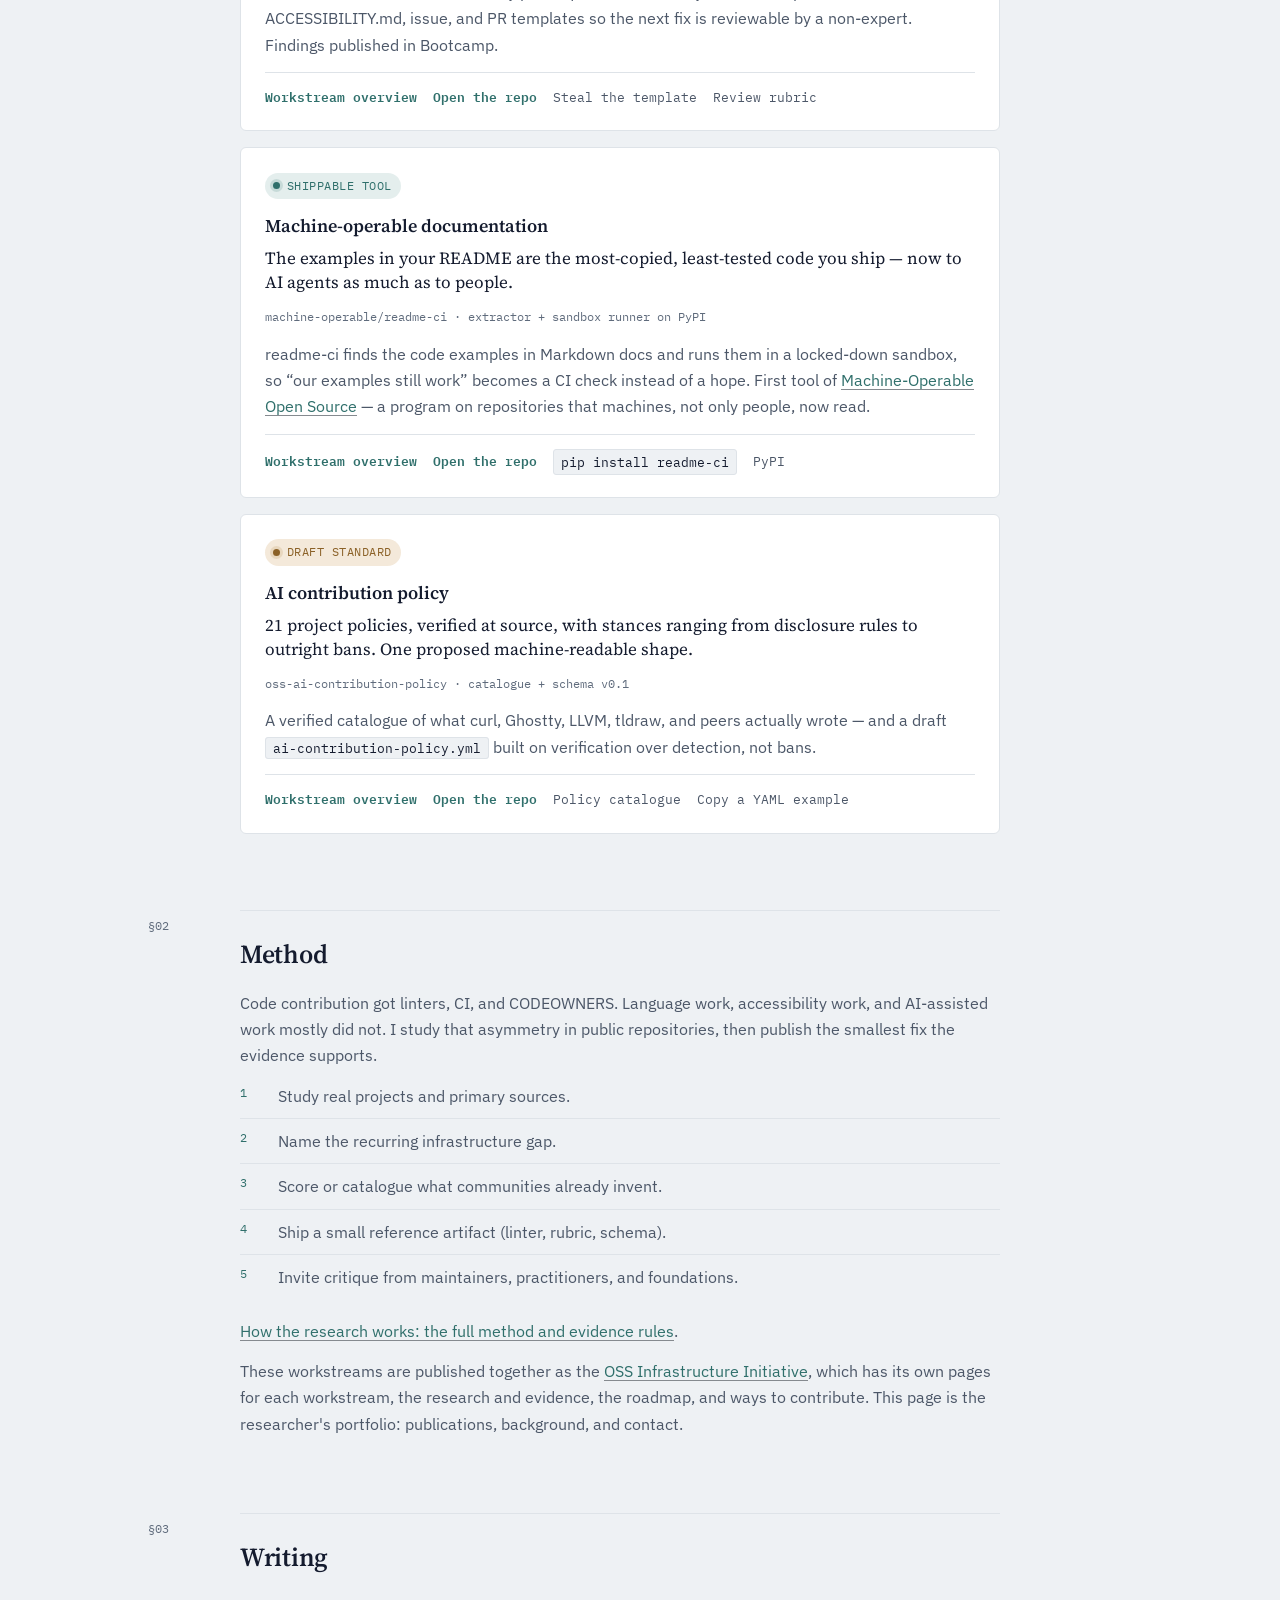
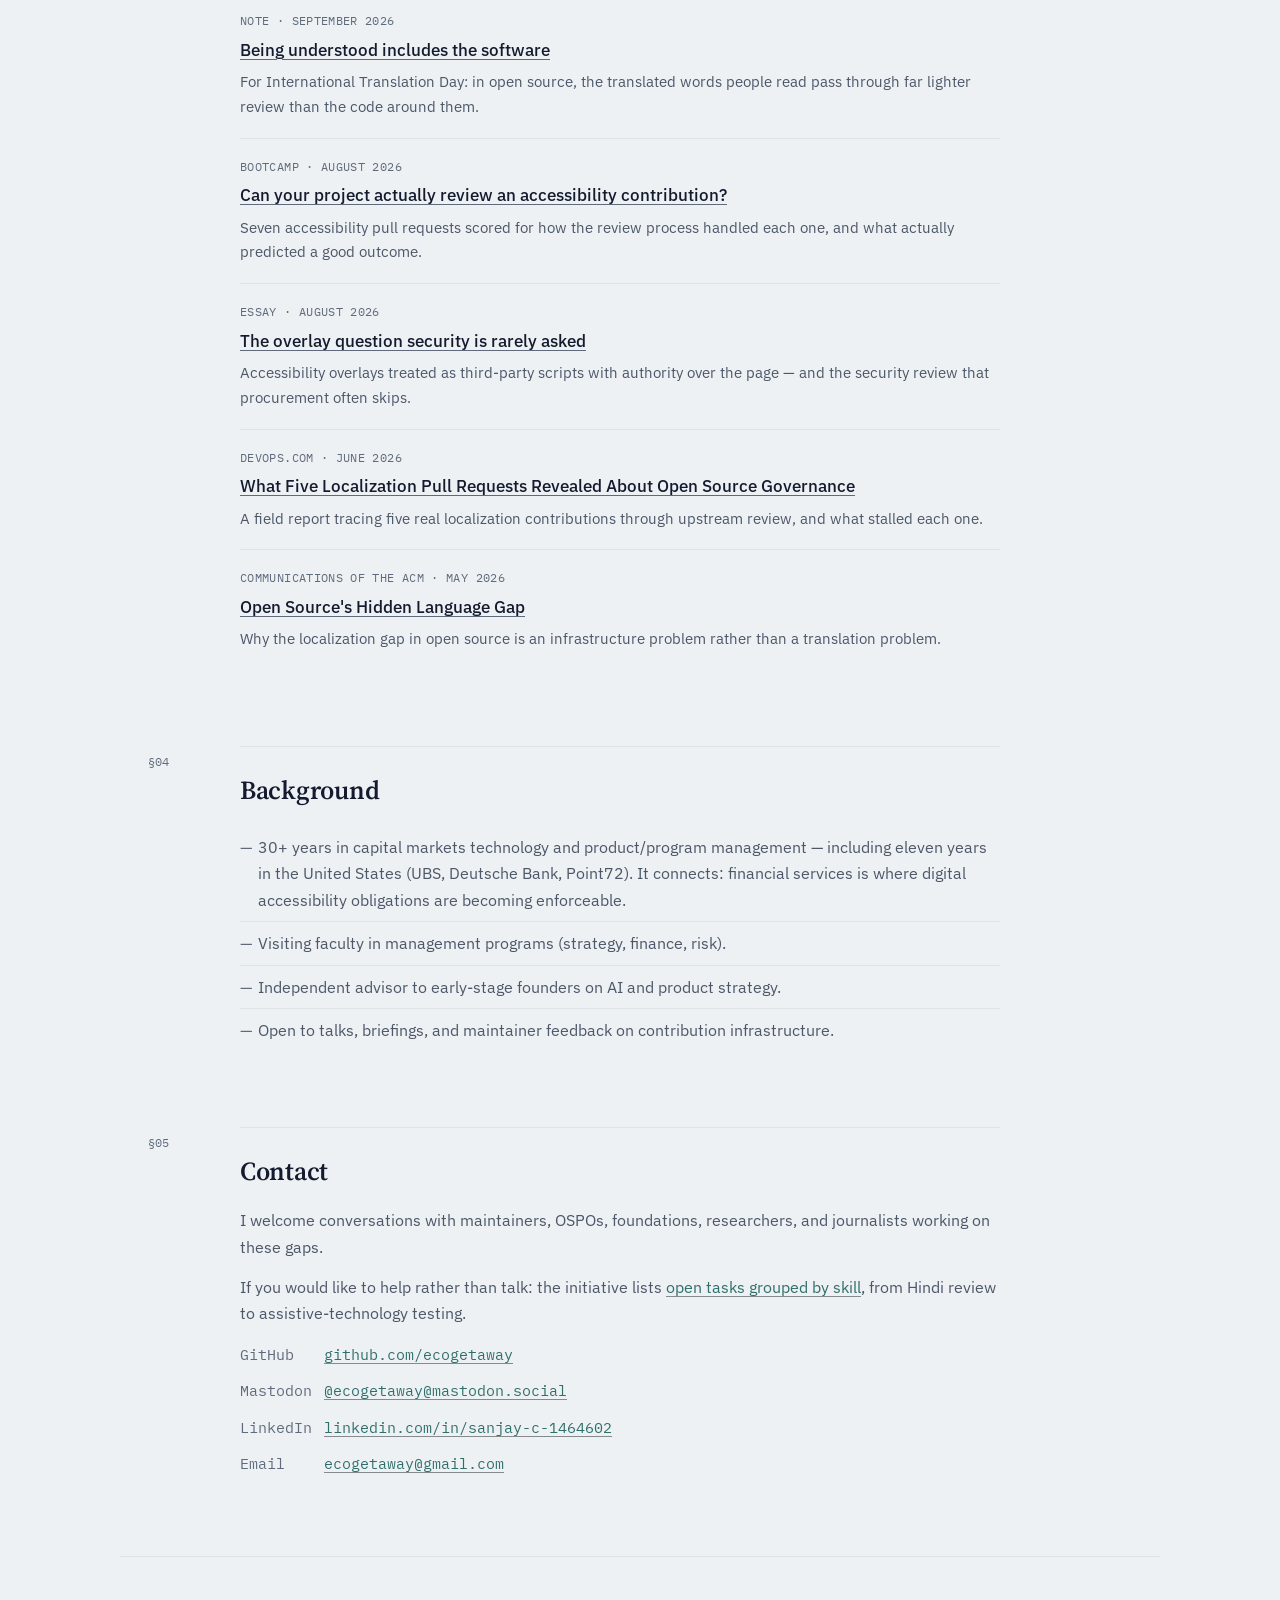
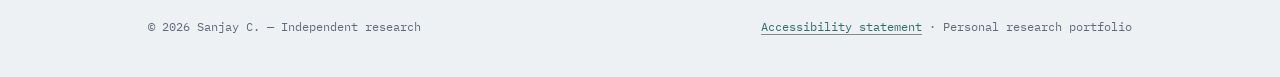
==== commit caa61a78: "Add publication details for September and August 2026" ====
--- a/index.html
+++ b/index.html
@@ -3,6 +3,8 @@
 <head>
 <meta charset="UTF-8">
 <meta name="viewport" content="width=device-width, initial-scale=1.0">
+<!-- Google Search Console ownership proof: keep permanently; removing it un-verifies the property -->
+<meta name="google-site-verification" content="9x-Q9nB9i4pbb_mgznr3NhjQlDT-bQILoS0axgptAy4">
 <title>Sanjay C. — Open source localization &amp; accessibility research</title>
 <meta name="description" content="Independent research on open source localization, language inclusion and accessibility review, with the tools, publications and repositories behind it.">
 <meta name="author" content="Sanjay C.">
@@ -238,6 +240,11 @@
       <h2>Writing</h2>
 
       <ul class="pub-list">
+              <li class="pub">
+        <div class="venue">Note · September 2026</div>
+        <div class="title"><a href="writing/translation-day-2026.html">Being understood includes the software</a></div>
+        <p class="summary">For International Translation Day: in open source, the translated words people read pass through far lighter review than the code around them.</p>
+      </li>
       <li class="pub">
         <div class="venue">Bootcamp · August 2026</div>
         <div class="title"><a href="https://medium.com/design-bootcamp/can-your-project-actually-review-an-accessibility-contribution-15d055e24eb1" target="_blank" rel="noopener">Can your project actually review an accessibility contribution?<span class="visually-hidden"> (opens in a new tab)</span></a></div>
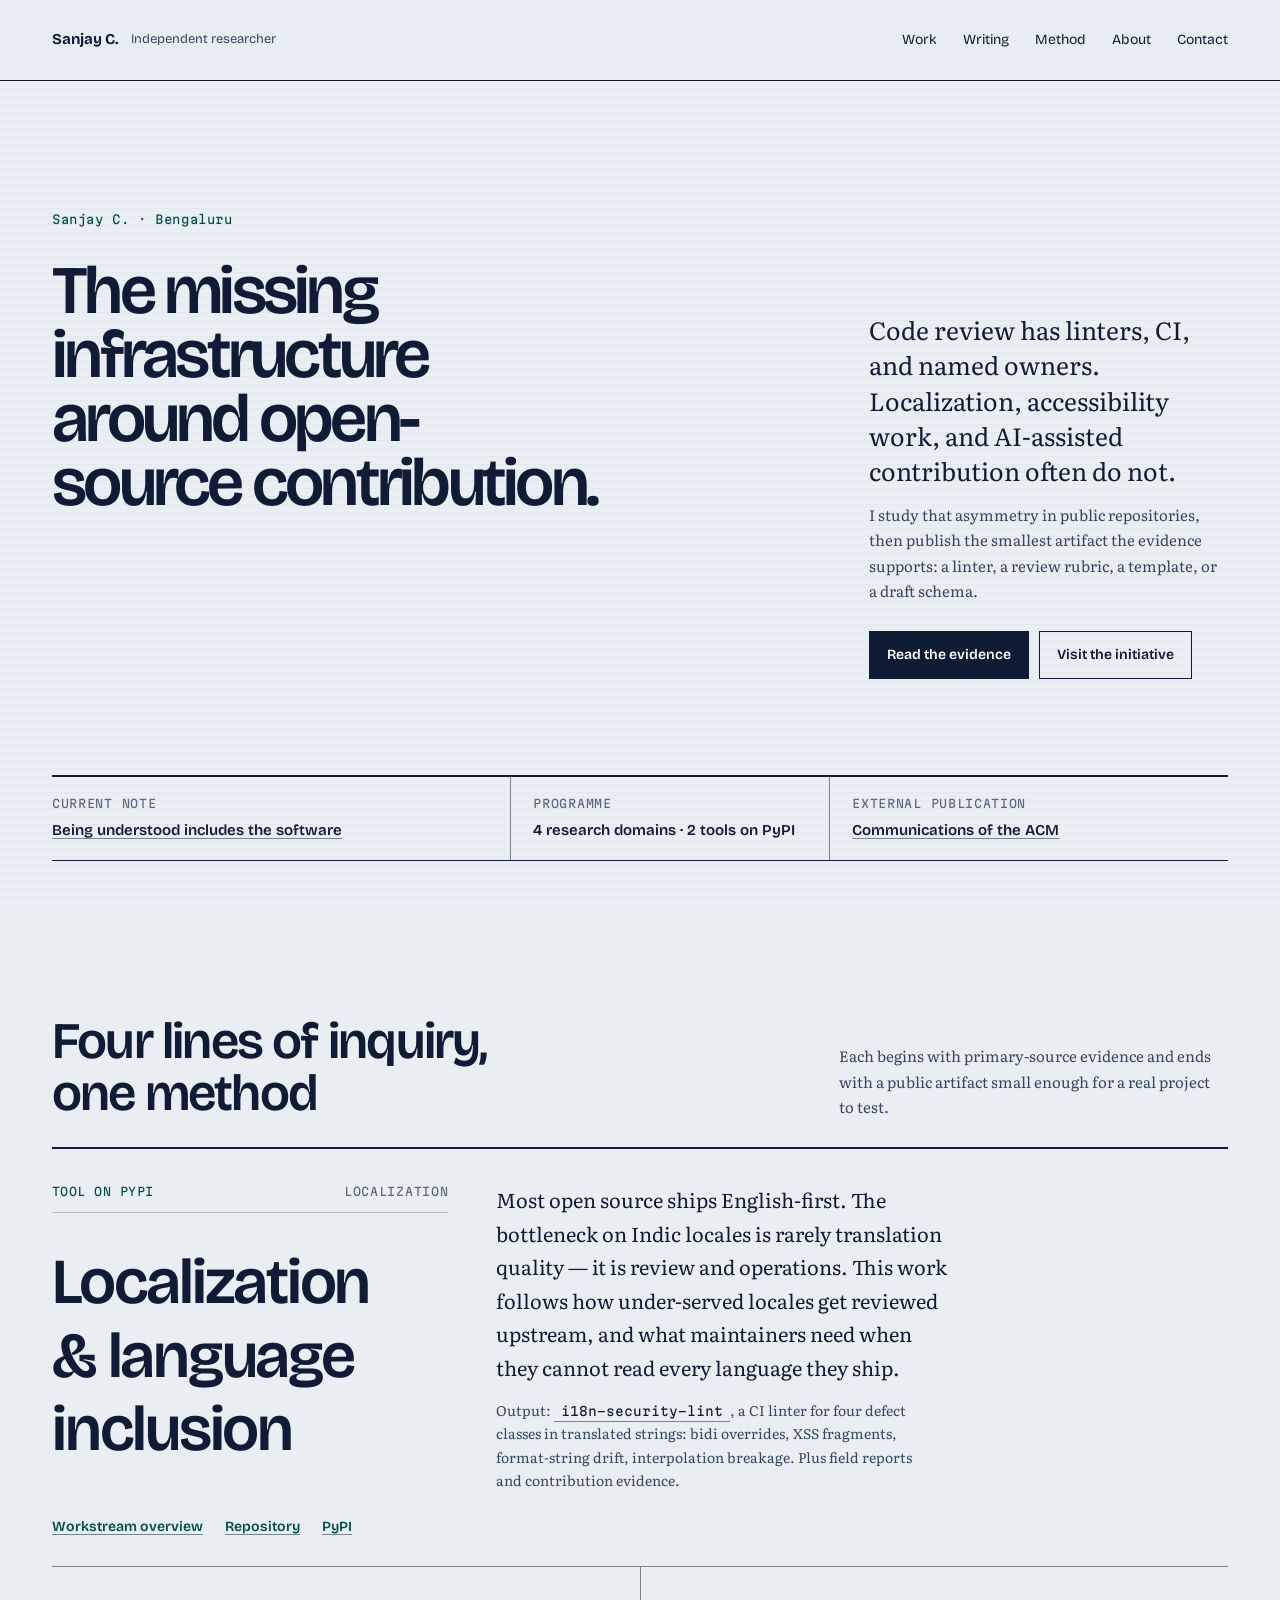
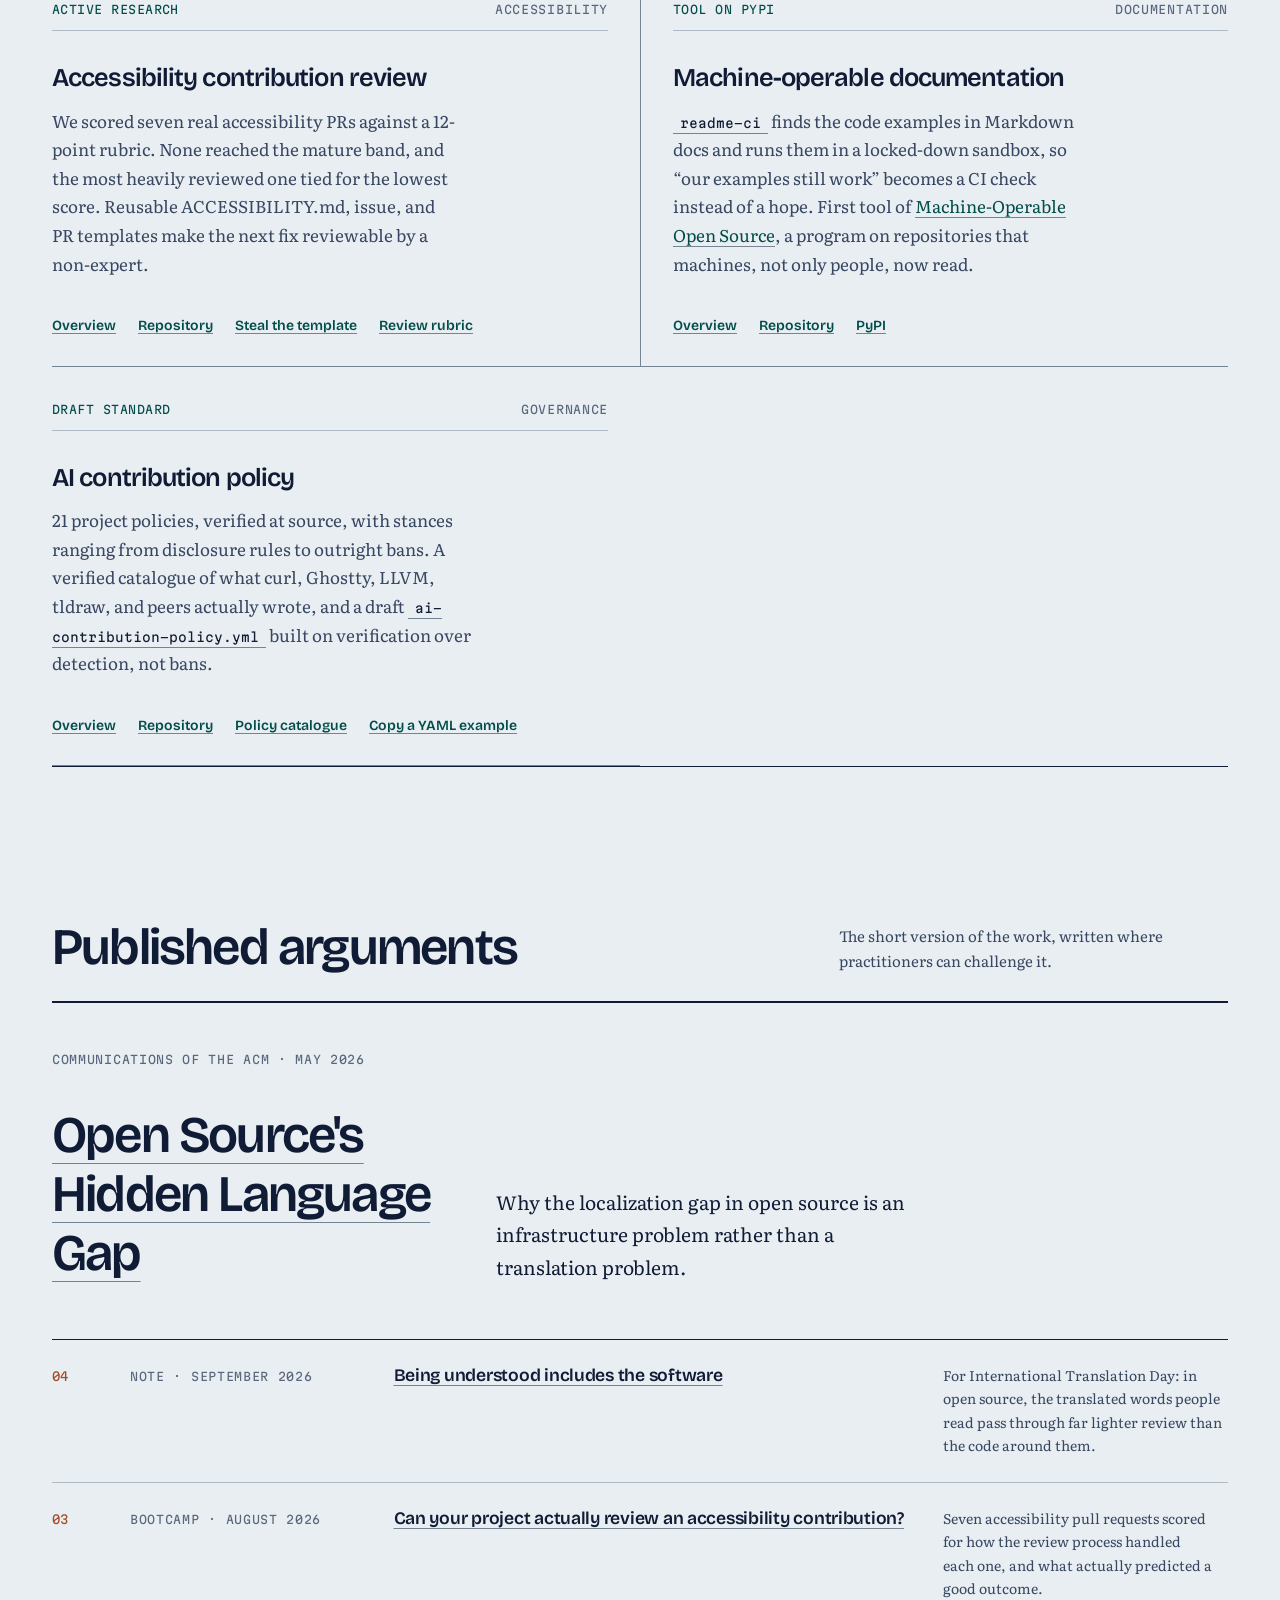
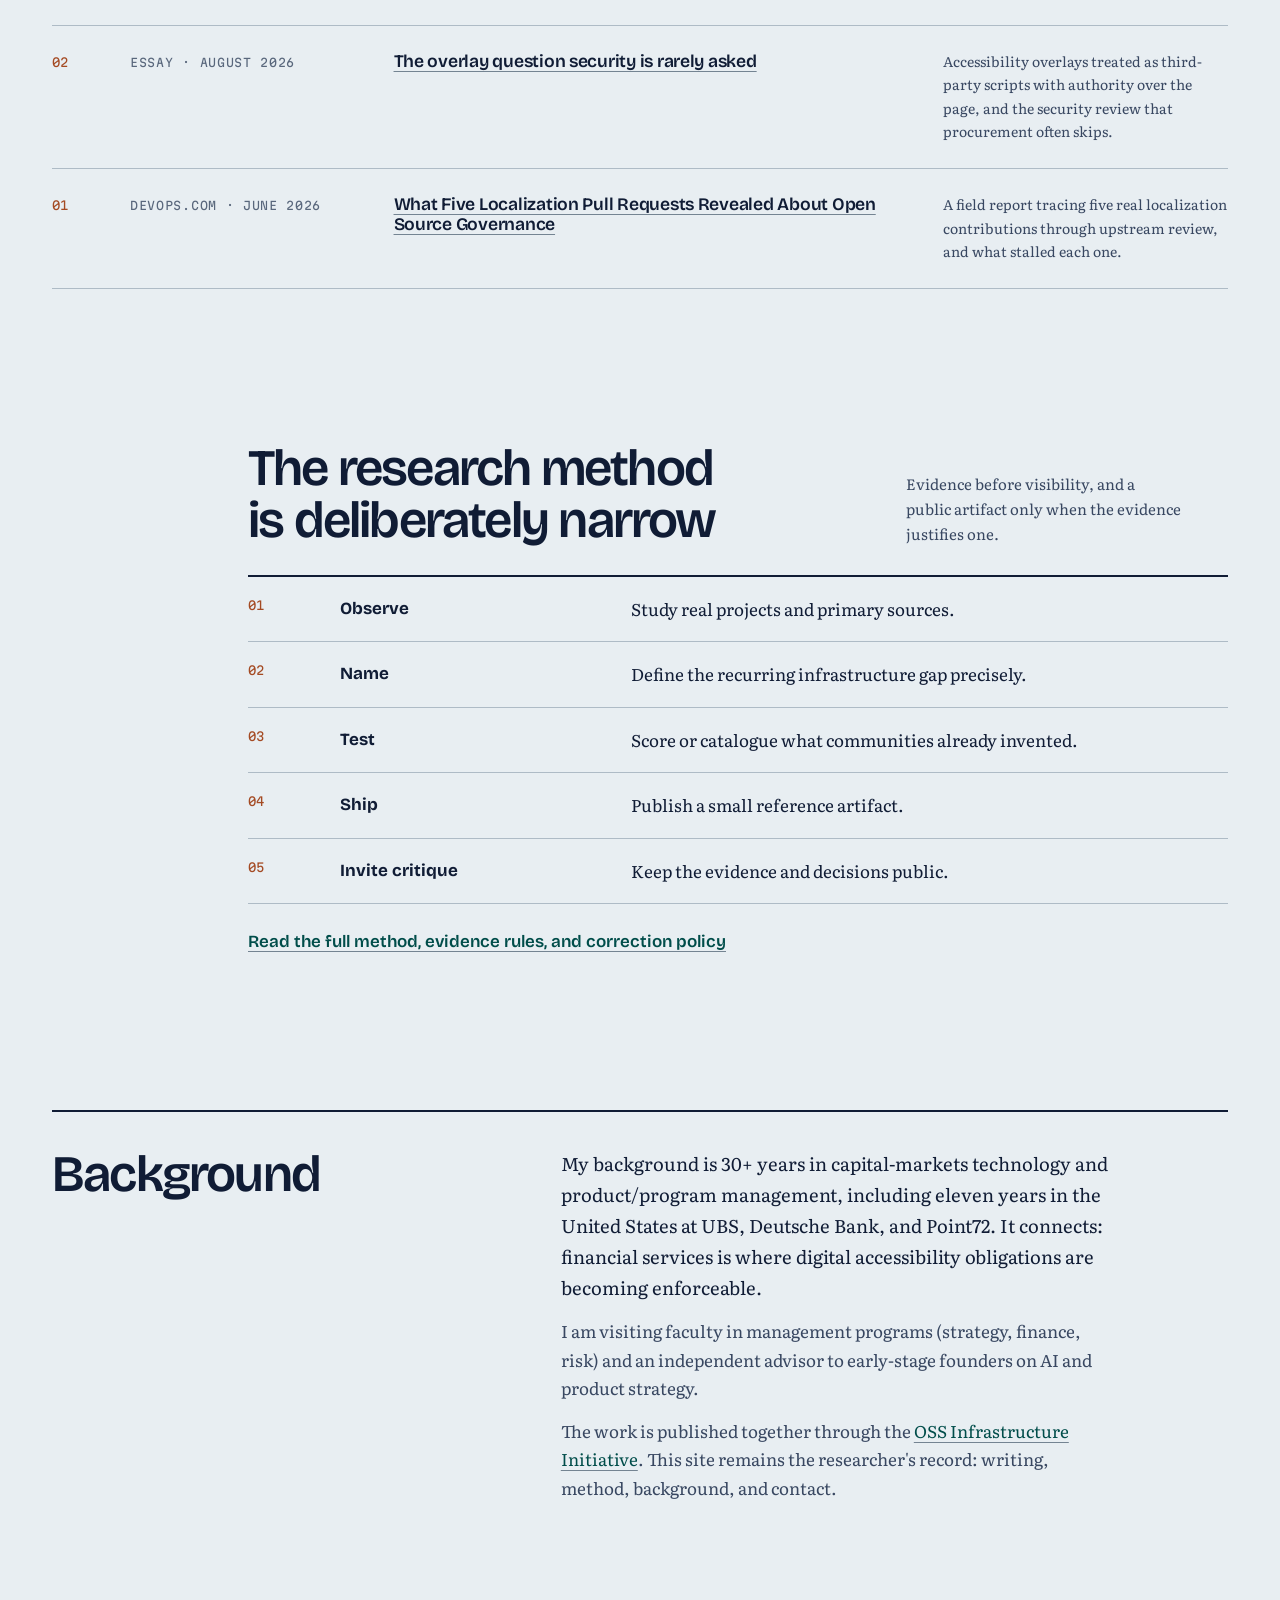
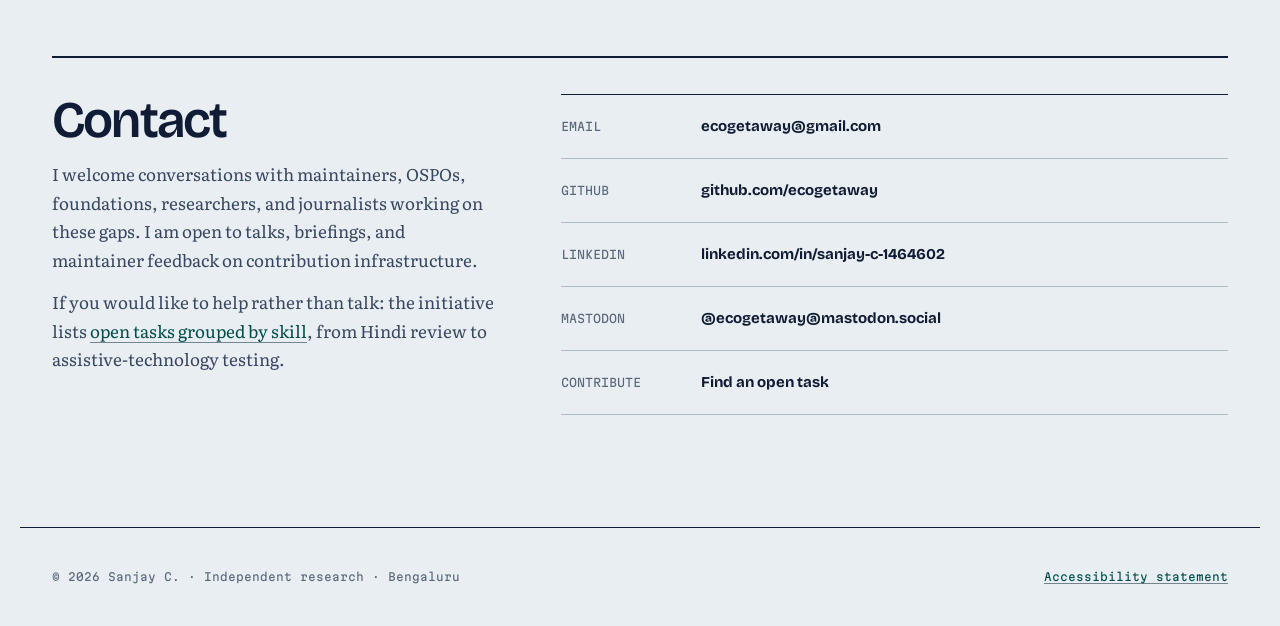
==== commit cdc91088: "Publish the annotated-offprint homepage redesign. The personal hub now leads with the research argum" ====
--- a/index.html
+++ b/index.html
@@ -18,6 +18,7 @@
 <meta property="og:image:height" content="630">
 <meta property="og:image:alt" content="Open source contribution infrastructure — localization, accessibility, AI policy, documentation. Sanjay C.">
 <meta name="twitter:card" content="summary_large_image">
+<meta name="twitter:image:alt" content="Open source contribution infrastructure — localization, accessibility, AI policy, documentation. Sanjay C.">
 <meta name="twitter:title" content="Sanjay C. — Open source contribution infrastructure">
 <meta name="twitter:description" content="Research and small open tools for localization, accessibility review, AI contribution policy, and machine-operable documentation.">
 <meta name="twitter:image" content="https://ecogetaway.github.io/social-card.png">
@@ -94,6 +95,15 @@
     },
     {
       "@type": "Article",
+      "@id": "https://ecogetaway.github.io/writing/translation-day-2026.html#article",
+      "headline": "Being understood includes the software",
+      "url": "https://ecogetaway.github.io/writing/translation-day-2026.html",
+      "datePublished": "2026-09-26",
+      "author": { "@id": "https://ecogetaway.github.io/#sanjay-c" },
+      "about": "Translation review in open source"
+    },
+    {
+      "@type": "Article",
       "headline": "What Five Localization Pull Requests Revealed About Open Source Governance",
       "url": "https://devops.com/what-five-localization-pull-requests-revealed-about-open-source-governance-a-field-report-on-open-sources-i18n-infrastructure-gap/",
       "datePublished": "2026-06-19",
@@ -114,7 +124,7 @@
 </script>
 <link rel="preconnect" href="https://fonts.googleapis.com">
 <link rel="preconnect" href="https://fonts.gstatic.com" crossorigin>
-<link href="https://fonts.googleapis.com/css2?family=Source+Serif+4:opsz,wght@8..60,400;8..60,500;8..60,600&family=IBM+Plex+Sans:wght@400;500;600&family=IBM+Plex+Mono:wght@400;500&display=swap" rel="stylesheet">
+<link href="https://fonts.googleapis.com/css2?family=Bricolage+Grotesque:opsz,wght@12..96,400;12..96,500;12..96,600;12..96,700&family=Literata:opsz,wght@7..72,400;7..72,500;7..72,600&family=Martian+Mono:wght@400;500;600&display=swap" rel="stylesheet">
 <link rel="stylesheet" href="style.css">
 </head>
 <body>
@@ -124,13 +134,13 @@
 <header class="topbar">
   <div class="topbar-inner">
     <a class="brand" href="#top">
-      <b>Sanjay C.</b><span class="sep">/</span><span class="desc">Contribution Infrastructure</span>
+      <b>Sanjay C.</b><span>Independent researcher</span>
     </a>
     <nav class="jumplinks" aria-label="Page sections">
       <a href="#work">Work</a>
+      <a href="#publications">Writing</a>
       <a href="#method">Method</a>
-      <a href="#publications">Writing</a>
-      <a href="#background">Background</a>
+      <a href="#about">About</a>
       <a href="#contact">Contact</a>
     </nav>
   </div>
@@ -138,173 +148,169 @@
 
 <main id="content">
 
-<div class="hero" id="top">
-  <div class="eyebrow">Independent research · Bengaluru</div>
-  <h1>Open source contribution infrastructure</h1>
-  <p class="name">Sanjay C.</p>
-  <p class="byline">Research on the kinds of open source contribution that never got the infrastructure code review did — starting with localization and language inclusion (how translations into under-served locales, Indic languages among them, get reviewed upstream), then accessibility review, AI contribution policy, and repositories legible to the AI agents that now read them. Each strand pairs published evidence with a small, openly licensed tool, rubric, or draft schema.</p>
-  <div class="hero-actions">
-    <a class="btn btn-primary" href="#work">See the work</a>
-    <a class="btn btn-secondary" href="https://oss-infrastructure-initiative.netlify.app/">OSS Infrastructure Initiative</a>
-    <a class="btn btn-secondary" href="https://github.com/ecogetaway" target="_blank" rel="noopener">GitHub<span class="visually-hidden"> (opens in a new tab)</span></a>
-  </div>
-  <hr class="rule-full" aria-hidden="true">
-</div>
+  <section class="hero" id="top" aria-labelledby="hero-title">
+    <div class="hero-title">
+      <p class="hero-name">Sanjay C. · Bengaluru</p>
+      <h1 id="hero-title">The missing infrastructure around open-source contribution.</h1>
+    </div>
+    <div class="hero-statement">
+      <p>Code review has linters, CI, and named owners. Localization, accessibility work, and AI-assisted contribution often do not.</p>
+      <p>I study that asymmetry in public repositories, then publish the smallest artifact the evidence supports: a linter, a review rubric, a template, or a draft schema.</p>
+      <div class="hero-actions">
+        <a class="btn btn-primary" href="#publications">Read the evidence</a>
+        <a class="btn btn-secondary" href="https://oss-infrastructure-initiative.netlify.app/">Visit the initiative</a>
+      </div>
+    </div>
+    <div class="evidence-rail" role="group" aria-label="Research record">
+      <div>
+        <span class="evidence-label">Current note</span>
+        <a href="writing/translation-day-2026.html">Being understood includes the software</a>
+      </div>
+      <div>
+        <span class="evidence-label">Programme</span>
+        <span>4 research domains · 2 tools on PyPI</span>
+      </div>
+      <div>
+        <span class="evidence-label">External publication</span>
+        <a href="https://cacm.acm.org/blogcacm/open-sources-hidden-language-gap/" target="_blank" rel="noopener">Communications of the ACM<span class="visually-hidden"> (opens in a new tab)</span></a>
+      </div>
+    </div>
+  </section>
 
   <section id="work">
-    <div class="tag" aria-hidden="true">§01</div>
-    <div class="body">
-      <h2>Current work</h2>
-      <p>One method across four domains: document how the gap shows up in real repositories, then ship the smallest useful artifact.</p>
-
-      <ul class="card-list">
-      <li class="research-card">
-        <span class="status shipped">Shippable tool</span>
+    <header class="section-heading">
+      <h2>Four lines of inquiry, one method</h2>
+      <p>Each begins with primary-source evidence and ends with a public artifact small enough for a real project to test.</p>
+    </header>
+    <div class="work-index">
+      <article class="work-item work-item-featured">
+        <div class="work-state"><span class="status shipped">Tool on PyPI</span><span>Localization</span></div>
         <h3>Localization &amp; language inclusion</h3>
-        <p class="hook">Most open source ships English-first. The bottleneck on Indic locales is rarely translation quality — it is review and operations.</p>
-        <p class="meta">oss-language-inclusion · i18n-security-lint on PyPI</p>
-        <p>Evidence on how localization pull requests actually get reviewed upstream, and what makes maintainers merge them — plus the tooling that gap needs. Includes i18n-security-lint, a CI linter for four defect classes in translated strings: bidi overrides, XSS fragments, format-string drift, interpolation breakage. Prior writing in CACM and DevOps.com.</p>
-        <div class="cta-row">
-          <a class="cta-primary" href="https://oss-infrastructure-initiative.netlify.app/language-inclusion">Workstream overview</a>
-          <a class="cta-primary" href="https://github.com/ecogetaway/oss-language-inclusion" target="_blank" rel="noopener">Open the repo<span class="visually-hidden"> for oss-language-inclusion (opens in a new tab)</span></a>
-          <span class="code-inline">pip install i18n-security-lint</span>
-          <a class="cta-secondary" href="https://pypi.org/project/i18n-security-lint/" target="_blank" rel="noopener">PyPI</a>
-        </div>
+        <div class="work-summary">
+          <p>Most open source ships English-first. The bottleneck on Indic locales is rarely translation quality — it is review and operations. This work follows how under-served locales get reviewed upstream, and what maintainers need when they cannot read every language they ship.</p>
+          <p class="work-proof">Output: <span class="code-inline">i18n-security-lint</span>, a CI linter for four defect classes in translated strings: bidi overrides, XSS fragments, format-string drift, interpolation breakage. Plus field reports and contribution evidence.</p>
+        </div>
+        <div class="link-row">
+          <a href="https://oss-infrastructure-initiative.netlify.app/language-inclusion">Workstream overview</a>
+          <a href="https://github.com/ecogetaway/oss-language-inclusion" target="_blank" rel="noopener">Repository<span class="visually-hidden"> (opens in a new tab)</span></a>
+          <a href="https://pypi.org/project/i18n-security-lint/" target="_blank" rel="noopener">PyPI<span class="visually-hidden"> (opens in a new tab)</span></a>
+        </div>
+      </article>
+      <article class="work-item">
+        <div class="work-state"><span class="status active">Active research</span><span>Accessibility</span></div>
+        <h3>Accessibility contribution review</h3>
+        <p>We scored seven real accessibility PRs against a 12-point rubric. None reached the mature band, and the most heavily reviewed one tied for the lowest score. Reusable ACCESSIBILITY.md, issue, and PR templates make the next fix reviewable by a non-expert.</p>
+        <div class="link-row">
+          <a href="https://oss-infrastructure-initiative.netlify.app/accessibility-contribution-review">Overview</a>
+          <a href="https://github.com/ecogetaway/oss-accessibility-inclusion" target="_blank" rel="noopener">Repository<span class="visually-hidden"> (opens in a new tab)</span></a>
+          <a href="https://github.com/ecogetaway/oss-accessibility-inclusion/blob/main/ACCESSIBILITY.md" target="_blank" rel="noopener">Steal the template<span class="visually-hidden"> (opens in a new tab)</span></a>
+          <a href="https://github.com/ecogetaway/oss-accessibility-inclusion/blob/main/review-rubric.md" target="_blank" rel="noopener">Review rubric<span class="visually-hidden"> (opens in a new tab)</span></a>
+        </div>
+      </article>
+      <article class="work-item">
+        <div class="work-state"><span class="status shipped">Tool on PyPI</span><span>Documentation</span></div>
+        <h3>Machine-operable documentation</h3>
+        <p><span class="code-inline">readme-ci</span> finds the code examples in Markdown docs and runs them in a locked-down sandbox, so “our examples still work” becomes a CI check instead of a hope. First tool of <a href="https://machine-operable.org" target="_blank" rel="noopener">Machine-Operable Open Source<span class="visually-hidden"> (opens in a new tab)</span></a>, a program on repositories that machines, not only people, now read.</p>
+        <div class="link-row">
+          <a href="https://oss-infrastructure-initiative.netlify.app/machine-operable-documentation">Overview</a>
+          <a href="https://github.com/machine-operable/readme-ci" target="_blank" rel="noopener">Repository<span class="visually-hidden"> (opens in a new tab)</span></a>
+          <a href="https://pypi.org/project/readme-ci/" target="_blank" rel="noopener">PyPI<span class="visually-hidden"> (opens in a new tab)</span></a>
+        </div>
+      </article>
+      <article class="work-item">
+        <div class="work-state"><span class="status draft">Draft standard</span><span>Governance</span></div>
+        <h3>AI contribution policy</h3>
+        <p>21 project policies, verified at source, with stances ranging from disclosure rules to outright bans. A verified catalogue of what curl, Ghostty, LLVM, tldraw, and peers actually wrote, and a draft <span class="code-inline">ai-contribution-policy.yml</span> built on verification over detection, not bans.</p>
+        <div class="link-row">
+          <a href="https://oss-infrastructure-initiative.netlify.app/ai-contribution-policy">Overview</a>
+          <a href="https://github.com/ecogetaway/oss-ai-contribution-policy" target="_blank" rel="noopener">Repository<span class="visually-hidden"> (opens in a new tab)</span></a>
+          <a href="https://github.com/ecogetaway/oss-ai-contribution-policy/tree/main/policy-catalogue" target="_blank" rel="noopener">Policy catalogue<span class="visually-hidden"> (opens in a new tab)</span></a>
+          <a href="https://github.com/ecogetaway/oss-ai-contribution-policy/tree/main/spec/examples" target="_blank" rel="noopener">Copy a YAML example<span class="visually-hidden"> (opens in a new tab)</span></a>
+        </div>
+      </article>
+    </div>
+  </section>
+
+  <section id="publications">
+    <header class="section-heading">
+      <h2>Published arguments</h2>
+      <p>The short version of the work, written where practitioners can challenge it.</p>
+    </header>
+    <article class="featured-publication">
+      <div class="publication-meta">Communications of the ACM · May 2026</div>
+      <h3><a href="https://cacm.acm.org/blogcacm/open-sources-hidden-language-gap/" target="_blank" rel="noopener">Open Source's Hidden Language Gap<span class="visually-hidden"> (opens in a new tab)</span></a></h3>
+      <p>Why the localization gap in open source is an infrastructure problem rather than a translation problem.</p>
+    </article>
+    <ol class="publication-index" reversed>
+      <li>
+        <div class="publication-meta">Note · September 2026</div>
+        <h3><a href="writing/translation-day-2026.html">Being understood includes the software</a></h3>
+        <p>For International Translation Day: in open source, the translated words people read pass through far lighter review than the code around them.</p>
       </li>
-
-      <li class="research-card">
-        <span class="status active">Active research</span>
-        <h3>Accessibility contribution review</h3>
-        <p class="hook">We scored seven real accessibility PRs against a 12-point rubric. None reached the mature band, and the most heavily reviewed one tied for the lowest score.</p>
-        <p class="meta">oss-accessibility-inclusion · rubric + case studies + templates</p>
-        <p>A meta-review of how accessibility pull requests are actually reviewed — plus reusable ACCESSIBILITY.md, issue, and PR templates so the next fix is reviewable by a non-expert. Findings published in Bootcamp.</p>
-        <div class="cta-row">
-          <a class="cta-primary" href="https://oss-infrastructure-initiative.netlify.app/accessibility-contribution-review">Workstream overview</a>
-          <a class="cta-primary" href="https://github.com/ecogetaway/oss-accessibility-inclusion" target="_blank" rel="noopener">Open the repo<span class="visually-hidden"> for oss-accessibility-inclusion (opens in a new tab)</span></a>
-          <a class="cta-secondary" href="https://github.com/ecogetaway/oss-accessibility-inclusion/blob/main/ACCESSIBILITY.md" target="_blank" rel="noopener">Steal the template</a>
-          <a class="cta-secondary" href="https://github.com/ecogetaway/oss-accessibility-inclusion/blob/main/review-rubric.md" target="_blank" rel="noopener">Review rubric</a>
-        </div>
+      <li>
+        <div class="publication-meta">Bootcamp · August 2026</div>
+        <h3><a href="https://medium.com/design-bootcamp/can-your-project-actually-review-an-accessibility-contribution-15d055e24eb1" target="_blank" rel="noopener">Can your project actually review an accessibility contribution?<span class="visually-hidden"> (opens in a new tab)</span></a></h3>
+        <p>Seven accessibility pull requests scored for how the review process handled each one, and what actually predicted a good outcome.</p>
       </li>
-
-      <li class="research-card">
-        <span class="status shipped">Shippable tool</span>
-        <h3>Machine-operable documentation</h3>
-        <p class="hook">The examples in your README are the most-copied, least-tested code you ship — now to AI agents as much as to people.</p>
-        <p class="meta">machine-operable/readme-ci · extractor + sandbox runner on PyPI</p>
-        <p>readme-ci finds the code examples in Markdown docs and runs them in a locked-down sandbox, so “our examples still work” becomes a CI check instead of a hope. First tool of <a href="https://machine-operable.org" target="_blank" rel="noopener">Machine-Operable Open Source</a> — a program on repositories that machines, not only people, now read.</p>
-        <div class="cta-row">
-          <a class="cta-primary" href="https://oss-infrastructure-initiative.netlify.app/machine-operable-documentation">Workstream overview</a>
-          <a class="cta-primary" href="https://github.com/machine-operable/readme-ci" target="_blank" rel="noopener">Open the repo<span class="visually-hidden"> for readme-ci (opens in a new tab)</span></a>
-          <span class="code-inline">pip install readme-ci</span>
-          <a class="cta-secondary" href="https://pypi.org/project/readme-ci/" target="_blank" rel="noopener">PyPI</a>
-        </div>
+      <li>
+        <div class="publication-meta">Essay · August 2026</div>
+        <h3><a href="writing/overlays-supply-chain.html">The overlay question security is rarely asked</a></h3>
+        <p>Accessibility overlays treated as third-party scripts with authority over the page, and the security review that procurement often skips.</p>
       </li>
-
-      <li class="research-card">
-        <span class="status draft">Draft standard</span>
-        <h3>AI contribution policy</h3>
-        <p class="hook">21 project policies, verified at source, with stances ranging from disclosure rules to outright bans. One proposed machine-readable shape.</p>
-        <p class="meta">oss-ai-contribution-policy · catalogue + schema v0.1</p>
-        <p>A verified catalogue of what curl, Ghostty, LLVM, tldraw, and peers actually wrote — and a draft <span class="code-inline">ai-contribution-policy.yml</span> built on verification over detection, not bans.</p>
-        <div class="cta-row">
-          <a class="cta-primary" href="https://oss-infrastructure-initiative.netlify.app/ai-contribution-policy">Workstream overview</a>
-          <a class="cta-primary" href="https://github.com/ecogetaway/oss-ai-contribution-policy" target="_blank" rel="noopener">Open the repo<span class="visually-hidden"> for oss-ai-contribution-policy (opens in a new tab)</span></a>
-          <a class="cta-secondary" href="https://github.com/ecogetaway/oss-ai-contribution-policy/tree/main/policy-catalogue" target="_blank" rel="noopener">Policy catalogue</a>
-          <a class="cta-secondary" href="https://github.com/ecogetaway/oss-ai-contribution-policy/tree/main/spec/examples" target="_blank" rel="noopener">Copy a YAML example</a>
-        </div>
+      <li>
+        <div class="publication-meta">DevOps.com · June 2026</div>
+        <h3><a href="https://devops.com/what-five-localization-pull-requests-revealed-about-open-source-governance-a-field-report-on-open-sources-i18n-infrastructure-gap/" target="_blank" rel="noopener">What Five Localization Pull Requests Revealed About Open Source Governance<span class="visually-hidden"> (opens in a new tab)</span></a></h3>
+        <p>A field report tracing five real localization contributions through upstream review, and what stalled each one.</p>
       </li>
-      </ul>
-    </div>
-  </section>
-
-  <section id="method">
-    <div class="tag" aria-hidden="true">§02</div>
-    <div class="body">
-      <h2>Method</h2>
-      <p>Code contribution got linters, CI, and CODEOWNERS. Language work, accessibility work, and AI-assisted work mostly did not. I study that asymmetry in public repositories, then publish the smallest fix the evidence supports.</p>
-      <ol class="approach" role="list">
-        <li>Study real projects and primary sources.</li>
-        <li>Name the recurring infrastructure gap.</li>
-        <li>Score or catalogue what communities already invent.</li>
-        <li>Ship a small reference artifact (linter, rubric, schema).</li>
-        <li>Invite critique from maintainers, practitioners, and foundations.</li>
-      </ol>
-      <p><a href="method.html">How the research works: the full method and evidence rules</a>.</p>
-      <p>These workstreams are published together as the <a href="https://oss-infrastructure-initiative.netlify.app/">OSS Infrastructure Initiative</a>, which has its own pages for each workstream, the research and evidence, the roadmap, and ways to contribute. This page is the researcher's portfolio: publications, background, and contact.</p>
-    </div>
-  </section>
-
-  <section id="publications">
-    <div class="tag" aria-hidden="true">§03</div>
-    <div class="body">
-      <h2>Writing</h2>
-
-      <ul class="pub-list">
-              <li class="pub">
-        <div class="venue">Note · September 2026</div>
-        <div class="title"><a href="writing/translation-day-2026.html">Being understood includes the software</a></div>
-        <p class="summary">For International Translation Day: in open source, the translated words people read pass through far lighter review than the code around them.</p>
-      </li>
-      <li class="pub">
-        <div class="venue">Bootcamp · August 2026</div>
-        <div class="title"><a href="https://medium.com/design-bootcamp/can-your-project-actually-review-an-accessibility-contribution-15d055e24eb1" target="_blank" rel="noopener">Can your project actually review an accessibility contribution?<span class="visually-hidden"> (opens in a new tab)</span></a></div>
-        <p class="summary">Seven accessibility pull requests scored for how the review process handled each one, and what actually predicted a good outcome.</p>
-      </li>
-
-      <li class="pub">
-        <div class="venue">Essay · August 2026</div>
-        <div class="title"><a href="writing/overlays-supply-chain.html">The overlay question security is rarely asked</a></div>
-        <p class="summary">Accessibility overlays treated as third-party scripts with authority over the page — and the security review that procurement often skips.</p>
-      </li>
-
-      <li class="pub">
-        <div class="venue">DevOps.com · June 2026</div>
-        <div class="title"><a href="https://devops.com/what-five-localization-pull-requests-revealed-about-open-source-governance-a-field-report-on-open-sources-i18n-infrastructure-gap/" target="_blank" rel="noopener">What Five Localization Pull Requests Revealed About Open Source Governance<span class="visually-hidden"> (opens in a new tab)</span></a></div>
-        <p class="summary">A field report tracing five real localization contributions through upstream review, and what stalled each one.</p>
-      </li>
-
-      <li class="pub">
-        <div class="venue">Communications of the ACM · May 2026</div>
-        <div class="title"><a href="https://cacm.acm.org/blogcacm/open-sources-hidden-language-gap/" target="_blank" rel="noopener">Open Source's Hidden Language Gap<span class="visually-hidden"> (opens in a new tab)</span></a></div>
-        <p class="summary">Why the localization gap in open source is an infrastructure problem rather than a translation problem.</p>
-      </li>
-      </ul>
-    </div>
-  </section>
-
-  <section id="background">
-    <div class="tag" aria-hidden="true">§04</div>
-    <div class="body">
+    </ol>
+  </section>
+
+  <section id="method" class="method-section">
+    <header class="section-heading">
+      <h2>The research method is deliberately narrow</h2>
+      <p>Evidence before visibility, and a public artifact only when the evidence justifies one.</p>
+    </header>
+    <ol class="method-sequence">
+      <li><strong>Observe</strong><span>Study real projects and primary sources.</span></li>
+      <li><strong>Name</strong><span>Define the recurring infrastructure gap precisely.</span></li>
+      <li><strong>Test</strong><span>Score or catalogue what communities already invented.</span></li>
+      <li><strong>Ship</strong><span>Publish a small reference artifact.</span></li>
+      <li><strong>Invite critique</strong><span>Keep the evidence and decisions public.</span></li>
+    </ol>
+    <p class="method-link"><a href="method.html">Read the full method, evidence rules, and correction policy</a></p>
+  </section>
+
+  <section id="about" class="about-section">
+    <div>
       <h2>Background</h2>
-      <ul class="plain" role="list">
-        <li>30+ years in capital markets technology and product/program management — including eleven years in the United States (UBS, Deutsche Bank, Point72). It connects: financial services is where digital accessibility obligations are becoming enforceable.</li>
-        <li>Visiting faculty in management programs (strategy, finance, risk).</li>
-        <li>Independent advisor to early-stage founders on AI and product strategy.</li>
-        <li>Open to talks, briefings, and maintainer feedback on contribution infrastructure.</li>
-      </ul>
-    </div>
-  </section>
-
-  <section id="contact">
-    <div class="tag" aria-hidden="true">§05</div>
-    <div class="body">
+    </div>
+    <div class="about-copy">
+      <p>My background is 30+ years in capital-markets technology and product/program management, including eleven years in the United States at UBS, Deutsche Bank, and Point72. It connects: financial services is where digital accessibility obligations are becoming enforceable.</p>
+      <p>I am visiting faculty in management programs (strategy, finance, risk) and an independent advisor to early-stage founders on AI and product strategy.</p>
+      <p>The work is published together through the <a href="https://oss-infrastructure-initiative.netlify.app/">OSS Infrastructure Initiative</a>. This site remains the researcher's record: writing, method, background, and contact.</p>
+    </div>
+  </section>
+
+  <section id="contact" class="contact-section">
+    <div>
       <h2>Contact</h2>
-      <p>I welcome conversations with maintainers, OSPOs, foundations, researchers, and journalists working on these gaps.</p>
+      <p>I welcome conversations with maintainers, OSPOs, foundations, researchers, and journalists working on these gaps. I am open to talks, briefings, and maintainer feedback on contribution infrastructure.</p>
       <p>If you would like to help rather than talk: the initiative lists <a href="https://oss-infrastructure-initiative.netlify.app/contribute">open tasks grouped by skill</a>, from Hindi review to assistive-technology testing.</p>
-      <div class="contact-list">
-        <div><span class="label">GitHub</span><a href="https://github.com/ecogetaway" target="_blank" rel="noopener">github.com/ecogetaway</a></div>
-        <div><span class="label">Mastodon</span><a href="https://mastodon.social/@ecogetaway" rel="me">@ecogetaway@mastodon.social</a></div>
-        <div><span class="label">LinkedIn</span><a href="https://www.linkedin.com/in/sanjay-c-1464602/" target="_blank" rel="noopener">linkedin.com/in/sanjay-c-1464602</a></div>
-        <div><span class="label">Email</span><a href="mailto:ecogetaway@gmail.com">ecogetaway@gmail.com<span class="visually-hidden"> (opens your email application)</span></a></div>
-      </div>
+    </div>
+    <div class="contact-list">
+      <a href="mailto:ecogetaway@gmail.com"><span>Email</span><strong>ecogetaway@gmail.com</strong><span class="visually-hidden"> (opens your email application)</span></a>
+      <a href="https://github.com/ecogetaway" target="_blank" rel="noopener"><span>GitHub</span><strong>github.com/ecogetaway</strong><span class="visually-hidden"> (opens in a new tab)</span></a>
+      <a href="https://www.linkedin.com/in/sanjay-c-1464602/" target="_blank" rel="noopener"><span>LinkedIn</span><strong>linkedin.com/in/sanjay-c-1464602</strong><span class="visually-hidden"> (opens in a new tab)</span></a>
+      <a href="https://mastodon.social/@ecogetaway" rel="me"><span>Mastodon</span><strong>@ecogetaway@mastodon.social</strong></a>
+      <a href="https://oss-infrastructure-initiative.netlify.app/contribute"><span>Contribute</span><strong>Find an open task</strong></a>
     </div>
   </section>
 
 </main>
 
 <footer>
-  <div>© 2026 Sanjay C. — Independent research</div>
-  <div><a href="accessibility.html">Accessibility statement</a> · Personal research portfolio</div>
+  <div>© 2026 Sanjay C. · Independent research · Bengaluru</div>
+  <div><a href="accessibility.html">Accessibility statement</a></div>
 </footer>
 
 </body>
--- a/style.css
+++ b/style.css
@@ -366,3 +366,522 @@
   @media (prefers-reduced-motion: reduce){
     html{ scroll-behavior:auto; }
   }
+
+/* 2026 editorial redesign: homepage */
+:root{
+  --paper:#E8EEF2;
+  --card:#F7FAFB;
+  --ink:#101C35;
+  --ink-soft:#384761;
+  --ink-faint:#59677C;
+  --teal:#006B67;
+  --teal-deep:#004D4A;
+  --teal-soft:#CFE6E3;
+  --amber:#A44A23;
+  --amber-soft:#F2D8C8;
+  --line:#AEBBC6;
+  --line-strong:#748492;
+  --line-soft:#D2DCE3;
+  --max:70ch;
+}
+
+::selection{ background:var(--amber); color:#fff; }
+html{ scrollbar-color:var(--teal) var(--paper); }
+body{
+  font-family:'Literata', Georgia, serif;
+  font-size:17px;
+  line-height:1.68;
+  background:
+    linear-gradient(90deg, transparent 0, transparent calc(50% - .5px), rgba(16,28,53,.035) 50%, transparent calc(50% + .5px)),
+    var(--paper);
+}
+body::before{
+  content:"";
+  position:fixed;
+  inset:0;
+  pointer-events:none;
+  background-image:linear-gradient(rgba(16,28,53,.025) 1px, transparent 1px);
+  background-size:100% 8px;
+  z-index:-1;
+}
+
+a{ color:var(--teal-deep); text-decoration-thickness:1px; text-underline-offset:.22em; }
+a:hover{ color:var(--amber); text-decoration-color:currentColor; }
+a:focus-visible, button:focus-visible{
+  outline:3px solid var(--amber);
+  outline-offset:4px;
+}
+
+.skip-link{
+  font-family:'Martian Mono', ui-monospace, monospace;
+  background:var(--ink);
+  border-radius:0;
+}
+
+header.topbar{
+  background:rgba(232,238,242,.96);
+  border-bottom:1px solid var(--ink);
+  backdrop-filter:none;
+}
+.topbar-inner{ max-width:1240px; padding:18px 32px; }
+.brand{
+  display:flex;
+  align-items:center;
+  gap:12px;
+  color:var(--ink-soft);
+  font-family:'Bricolage Grotesque', system-ui, sans-serif;
+  letter-spacing:0;
+}
+.brand b{ font-size:15px; font-weight:700; }
+.brand span{ font-size:13px; }
+nav.jumplinks{
+  gap:26px;
+  font-family:'Bricolage Grotesque', system-ui, sans-serif;
+  font-size:14px;
+  letter-spacing:0;
+}
+nav.jumplinks a{
+  min-height:44px;
+  display:inline-flex;
+  align-items:center;
+  color:var(--ink);
+}
+nav.jumplinks a:hover{ color:var(--amber); text-decoration:underline; }
+
+main{ max-width:1240px; padding:0 32px 112px; }
+main > section{ scroll-margin-top:92px; }
+
+h1,h2,h3{
+  font-family:'Bricolage Grotesque', system-ui, sans-serif;
+  letter-spacing:-.035em;
+}
+h2{ font-size:clamp(2rem,4vw,3.5rem); line-height:1.02; }
+h3{ font-size:clamp(1.25rem,2vw,1.65rem); line-height:1.15; }
+p, li{ text-wrap:pretty; }
+
+.hero{
+  min-height:min(780px, calc(100svh - 72px));
+  max-width:none;
+  margin:0;
+  padding:clamp(72px,10vw,132px) 0 0;
+  display:grid;
+  grid-template-columns:minmax(0,1.45fr) minmax(300px,.7fr);
+  grid-template-rows:1fr auto;
+  gap:64px 72px;
+  background:none;
+}
+.hero-title{ align-self:start; }
+.hero-name{
+  margin:0 0 30px;
+  color:var(--teal-deep);
+  font-family:'Martian Mono', ui-monospace, monospace;
+  font-size:12px;
+  letter-spacing:.05em;
+}
+.hero h1{
+  max-width:13ch;
+  margin:0;
+  font-size:clamp(3.2rem,6vw,4.25rem);
+  line-height:.94;
+  letter-spacing:-.055em;
+  text-wrap:balance;
+}
+.hero-statement{
+  align-self:end;
+  padding-bottom:32px;
+  max-width:35ch;
+}
+.hero-statement > p:first-child{
+  color:var(--ink);
+  font-size:clamp(1.2rem,2vw,1.55rem);
+  line-height:1.42;
+}
+.hero-statement > p:nth-child(2){ font-size:15px; }
+.hero-actions{ margin-top:28px; gap:10px; }
+.btn{
+  min-height:46px;
+  padding:11px 17px;
+  border-radius:0;
+  font-family:'Bricolage Grotesque', system-ui, sans-serif;
+  font-size:14px;
+  font-weight:600;
+  letter-spacing:0;
+}
+.btn-primary{ background:var(--ink); color:#fff; border-color:var(--ink); }
+.btn-primary:hover{ background:var(--amber); border-color:var(--amber); color:#fff; filter:none; }
+.btn-secondary{ background:transparent; border-color:var(--ink); }
+.btn-secondary:hover{ border-color:var(--amber); color:var(--amber); }
+
+.evidence-rail{
+  grid-column:1 / -1;
+  display:grid;
+  grid-template-columns:1.15fr .8fr 1fr;
+  border-top:2px solid var(--ink);
+  border-bottom:1px solid var(--ink);
+}
+.evidence-rail > div{
+  min-width:0;
+  padding:18px 22px 20px 0;
+}
+.evidence-rail > div + div{
+  padding-left:22px;
+  border-left:1px solid var(--line-strong);
+}
+.evidence-rail a,
+.evidence-rail span:not(.evidence-label){
+  display:block;
+  color:var(--ink);
+  font-family:'Bricolage Grotesque', system-ui, sans-serif;
+  font-size:15px;
+  font-weight:600;
+  line-height:1.35;
+}
+.evidence-label,
+.publication-meta,
+.work-state{
+  display:block;
+  margin-bottom:8px;
+  color:var(--ink-faint);
+  font-family:'Martian Mono', ui-monospace, monospace;
+  font-size:11.5px;
+  line-height:1.5;
+  letter-spacing:.06em;
+  text-transform:uppercase;
+}
+
+#work,#publications,.method-section,.about-section,.contact-section{
+  display:block;
+  padding-top:clamp(96px,12vw,160px);
+}
+.section-heading{
+  display:grid;
+  grid-template-columns:minmax(0,1.25fr) minmax(280px,.65fr);
+  align-items:end;
+  gap:40px;
+  padding-bottom:28px;
+  border-bottom:2px solid var(--ink);
+}
+.section-heading h2{ max-width:15ch; margin:0; }
+.section-heading p{ max-width:42ch; margin:0; font-size:15px; }
+
+.work-index{
+  display:grid;
+  grid-template-columns:repeat(2,minmax(0,1fr));
+  border-bottom:1px solid var(--ink);
+}
+.work-item{
+  display:flex;
+  min-height:330px;
+  flex-direction:column;
+  padding:34px 32px 28px 0;
+  border-bottom:1px solid var(--line-strong);
+}
+.work-item:nth-child(odd):not(.work-item-featured){
+  padding-left:32px;
+  padding-right:0;
+  border-left:1px solid var(--line-strong);
+}
+.work-item-featured{
+  grid-column:1 / -1;
+  min-height:360px;
+  display:grid;
+  grid-template-columns:.65fr 1.2fr;
+  grid-template-rows:auto 1fr auto;
+  gap:0 48px;
+  padding-right:0;
+}
+.work-item-featured .work-state{ grid-column:1; }
+.work-item-featured h3{
+  grid-column:1;
+  align-self:start;
+  font-size:clamp(2.4rem,5vw,4.8rem);
+  max-width:8ch;
+}
+.work-item-featured .work-summary{
+  grid-column:2;
+  grid-row:1 / span 2;
+  align-self:center;
+}
+.work-item-featured .work-summary > p{
+  max-width:38ch;
+  color:var(--ink);
+  font-size:1.25rem;
+}
+.work-item-featured .work-summary > .work-proof{
+  margin-top:14px;
+  max-width:52ch;
+  font-size:14px;
+  color:var(--ink-soft);
+}
+.work-item-featured .link-row{ grid-column:1 / -1; }
+.work-state{
+  display:flex;
+  justify-content:space-between;
+  gap:16px;
+  border-bottom:1px solid var(--line);
+  padding-bottom:12px;
+}
+.status{
+  padding:0;
+  margin:0;
+  background:none !important;
+  border-radius:0;
+  color:var(--teal-deep) !important;
+  font:inherit;
+}
+.status::before{ display:none; }
+.work-item h3{ margin:24px 0 14px; }
+.work-item > p{ max-width:42ch; }
+.link-row{
+  display:flex;
+  flex-wrap:wrap;
+  gap:10px 22px;
+  margin-top:auto;
+  padding-top:22px;
+  font-family:'Bricolage Grotesque', system-ui, sans-serif;
+  font-size:14px;
+  font-weight:600;
+}
+.code-inline{
+  border:0;
+  border-bottom:1px solid var(--line-strong);
+  border-radius:0;
+  background:transparent;
+  font-family:'Martian Mono', ui-monospace, monospace;
+}
+
+.featured-publication{
+  display:grid;
+  grid-template-columns:.7fr 1.3fr;
+  gap:30px 50px;
+  padding:48px 0 56px;
+  border-bottom:1px solid var(--ink);
+}
+.featured-publication .publication-meta{ grid-column:1; }
+.featured-publication h3{
+  grid-column:1;
+  margin:0;
+  font-size:clamp(2rem,4vw,3.7rem);
+}
+.featured-publication h3 a{ color:var(--ink); }
+.featured-publication p{
+  grid-column:2;
+  grid-row:1 / span 2;
+  align-self:end;
+  max-width:38ch;
+  color:var(--ink);
+  font-size:1.2rem;
+}
+.publication-index{
+  list-style:none;
+  margin:0;
+  padding:0;
+  counter-reset:publication 5;
+}
+.publication-index li{
+  counter-increment:publication -1;
+  display:grid;
+  grid-template-columns:56px minmax(170px,.55fr) minmax(0,1.2fr) minmax(220px,.65fr);
+  align-items:baseline;
+  gap:22px;
+  padding:24px 0;
+  border-bottom:1px solid var(--line);
+}
+.publication-index li::before{
+  content:"0" counter(publication);
+  color:var(--amber);
+  font-family:'Martian Mono', ui-monospace, monospace;
+  font-size:12px;
+}
+.publication-index .publication-meta{ margin:0; }
+.publication-index h3{ margin:0; font-size:1.1rem; letter-spacing:-.015em; }
+.publication-index h3 a{ color:var(--ink); }
+.publication-index p{ margin:0; font-size:14px; }
+
+.method-section{ max-width:980px; margin-left:auto; }
+.method-sequence{
+  list-style:none;
+  margin:0;
+  padding:0;
+  counter-reset:method;
+}
+.method-sequence li{
+  counter-increment:method;
+  display:grid;
+  grid-template-columns:70px minmax(140px,.45fr) minmax(0,1fr);
+  gap:22px;
+  padding:18px 0;
+  border-bottom:1px solid var(--line);
+}
+.method-sequence li::before{
+  content:"0" counter(method);
+  color:var(--amber);
+  font-family:'Martian Mono', ui-monospace, monospace;
+  font-size:12px;
+}
+.method-sequence strong{
+  color:var(--ink);
+  font-family:'Bricolage Grotesque', system-ui, sans-serif;
+}
+.method-link{
+  margin-top:24px;
+  font-family:'Bricolage Grotesque', system-ui, sans-serif;
+  font-weight:600;
+}
+
+.about-section,.contact-section{
+  display:grid;
+  grid-template-columns:minmax(0,.8fr) minmax(320px,1.2fr);
+  gap:64px;
+  border-top:2px solid var(--ink);
+  margin-top:clamp(96px,12vw,160px);
+  padding-top:36px;
+}
+.about-section h2,.contact-section h2{
+  max-width:13ch;
+  font-size:clamp(2rem,4vw,3.6rem);
+}
+.about-copy{ max-width:55ch; }
+.about-copy > p:first-child{ color:var(--ink); font-size:1.15rem; }
+.contact-list{ gap:0; border-top:1px solid var(--ink); }
+.contact-list a{
+  min-height:64px;
+  display:grid;
+  grid-template-columns:120px 1fr;
+  align-items:center;
+  gap:20px;
+  border-bottom:1px solid var(--line);
+  color:var(--ink);
+  text-decoration:none;
+}
+.contact-list a:hover{ color:var(--amber); }
+.contact-list a span:first-child{
+  color:var(--ink-faint);
+  font-family:'Martian Mono', ui-monospace, monospace;
+  font-size:11.5px;
+  text-transform:uppercase;
+}
+.contact-list strong{
+  font-family:'Bricolage Grotesque', system-ui, sans-serif;
+  font-size:15px;
+}
+
+footer{
+  max-width:1240px;
+  padding:40px 32px max(40px,env(safe-area-inset-bottom));
+  border-top:1px solid var(--ink);
+  font-family:'Martian Mono', ui-monospace, monospace;
+  font-size:11px;
+}
+
+@media (max-width:900px){
+  .hero{
+    min-height:auto;
+    grid-template-columns:1fr;
+    grid-template-rows:auto;
+    gap:44px;
+    padding-top:72px;
+  }
+  .hero h1{ max-width:14ch; }
+  .hero-statement{ max-width:52ch; padding-bottom:0; }
+  .evidence-rail{ grid-column:1; }
+  .section-heading{ grid-template-columns:1fr; align-items:start; }
+  .work-item-featured{ grid-template-columns:1fr; }
+  .work-item-featured .work-state,
+  .work-item-featured h3,
+  .work-item-featured > p,
+  .work-item-featured .work-summary,
+  .work-item-featured .link-row{
+    grid-column:1;
+    grid-row:auto;
+  }
+  .work-item-featured .work-summary{ align-self:start; }
+  .featured-publication{ grid-template-columns:1fr; }
+  .featured-publication .publication-meta,
+  .featured-publication h3,
+  .featured-publication p{
+    grid-column:1;
+    grid-row:auto;
+  }
+  .publication-index li{
+    grid-template-columns:44px minmax(140px,.5fr) minmax(0,1fr);
+  }
+  .publication-index p{ grid-column:3; }
+}
+
+@media (max-width:640px){
+  body{ font-size:16px; }
+  .topbar-inner{ padding:10px 18px; }
+  .brand span{ display:none; }
+  nav.jumplinks{ max-width:64vw; gap:18px; }
+  nav.jumplinks a{ flex:0 0 auto; }
+  main{ padding:0 18px 80px; }
+  .hero{
+    display:grid;
+    padding-top:56px;
+  }
+  .hero h1{ font-size:clamp(2.8rem,15vw,4.5rem); }
+  .evidence-rail{ grid-template-columns:1fr; }
+  .evidence-rail > div,
+  .evidence-rail > div + div{
+    padding:15px 0;
+    border-left:0;
+    border-top:1px solid var(--line);
+  }
+  .evidence-rail > div:first-child{ border-top:0; }
+  #work,#publications,.method-section,.about-section,.contact-section{
+    padding-top:88px;
+  }
+  .work-index{ grid-template-columns:1fr; }
+  .work-item,.work-item:nth-child(odd):not(.work-item-featured){
+    min-height:0;
+    padding:28px 0;
+    border-left:0;
+  }
+  .work-item-featured h3{ font-size:2.8rem; }
+  .work-item-featured .work-summary > p:not(.work-proof){ font-size:1.05rem; }
+  .featured-publication{ padding:34px 0 40px; }
+  .publication-index li{
+    grid-template-columns:38px 1fr;
+    gap:8px 16px;
+  }
+  .publication-index .publication-meta,
+  .publication-index h3,
+  .publication-index p{ grid-column:2; }
+  .method-sequence li{
+    grid-template-columns:38px 1fr;
+    gap:5px 12px;
+  }
+  .method-sequence strong,.method-sequence span{ grid-column:2; }
+  .about-section,.contact-section{
+    grid-template-columns:1fr;
+    gap:28px;
+    margin-top:88px;
+    padding-top:28px;
+  }
+  .contact-list a{
+    grid-template-columns:90px minmax(0,1fr);
+    gap:12px;
+  }
+  .contact-list strong{
+    overflow-wrap:anywhere;
+  }
+  footer{ padding-inline:18px; }
+}
+
+@media (pointer:coarse){
+  a,.btn{ min-height:44px; }
+}
+
+/* Phone width: show every menu link instead of hiding some in a sideways scroller */
+@media (max-width:640px){
+  header.topbar{ position:static; }
+  .topbar-inner{ flex-wrap:wrap; }
+  nav.jumplinks{
+    width:100%;
+    max-width:none;
+    flex-wrap:wrap;
+    overflow:visible;
+    gap:4px 18px;
+  }
+}
